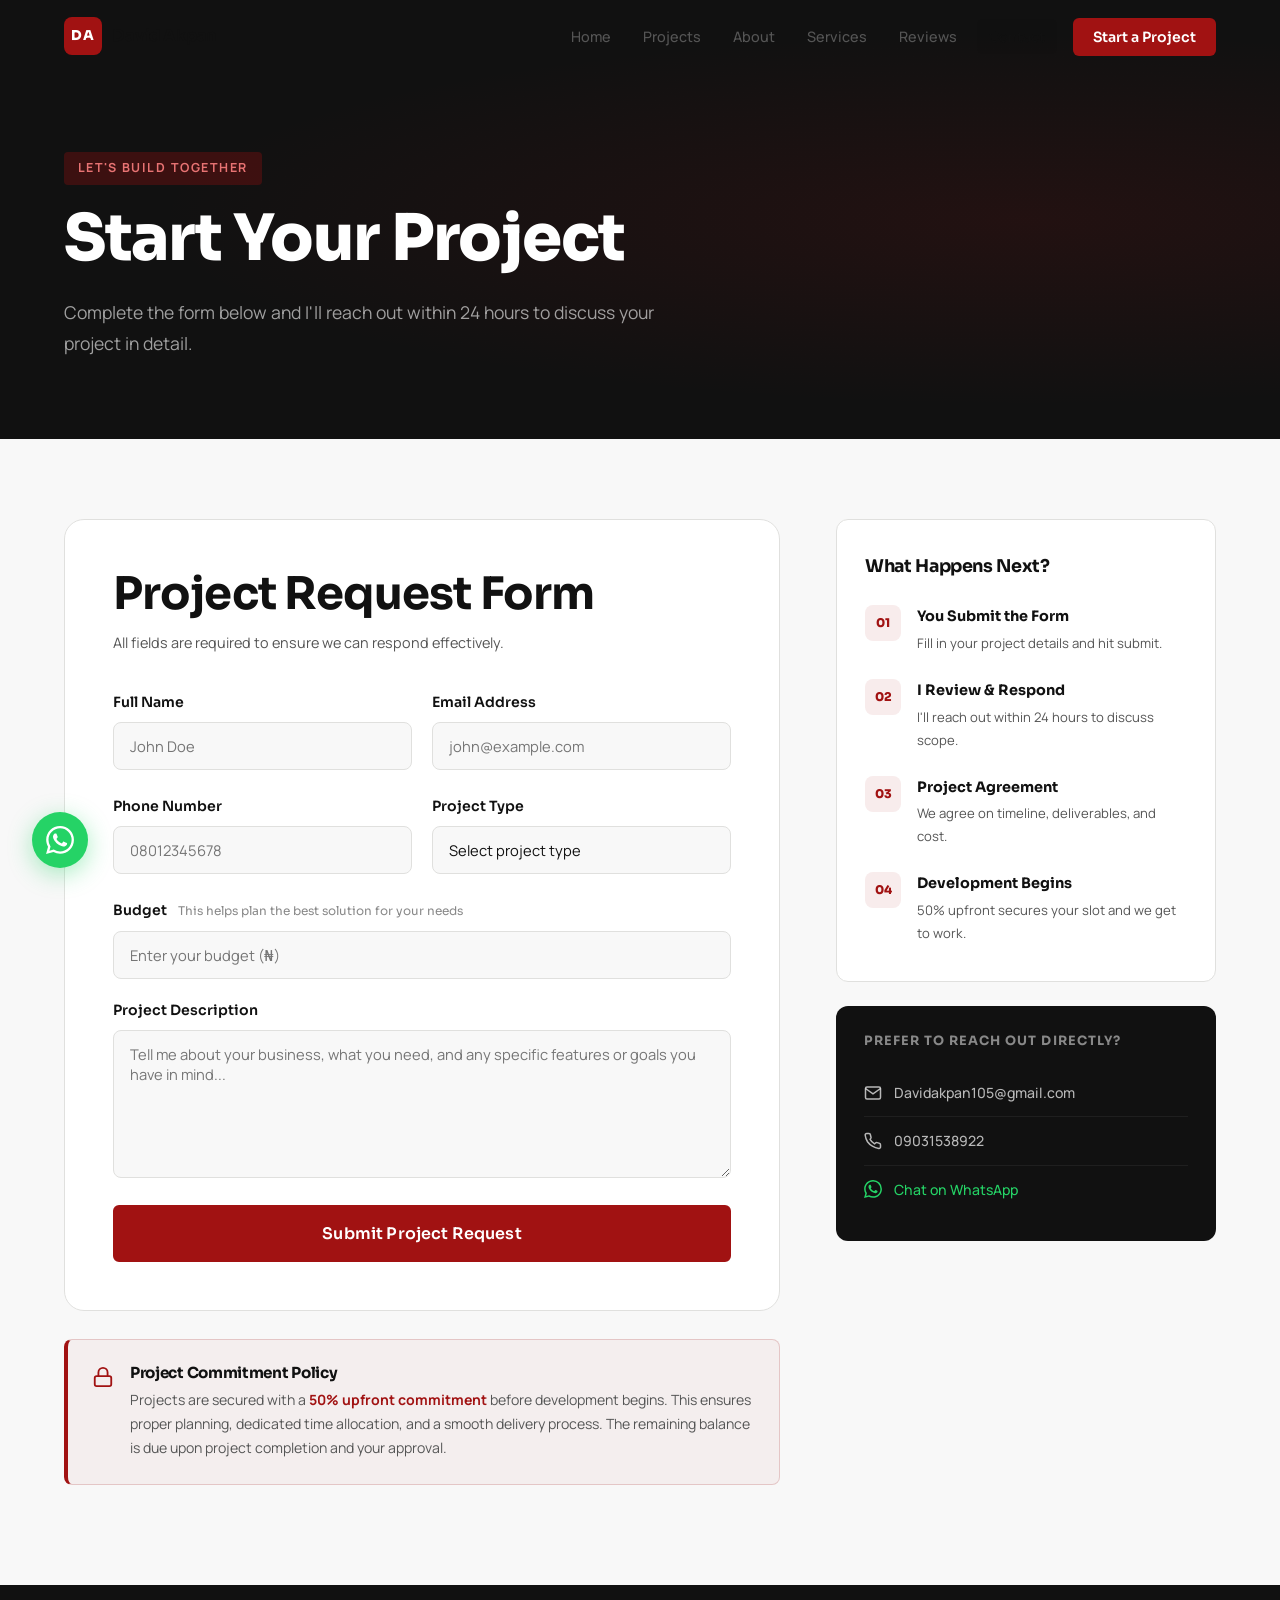
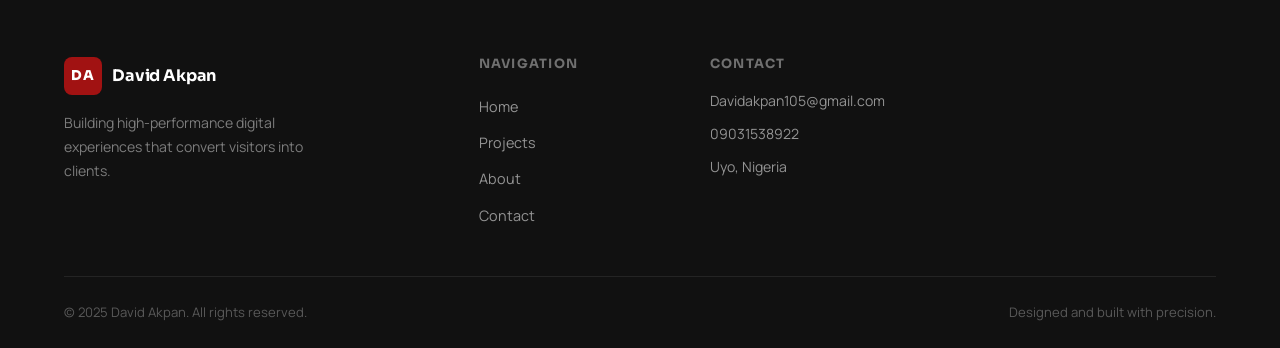
==== Booking.html @ 89df93d7 "CHANGE" ====
<!DOCTYPE html>
<html lang="en">
<head>
  <meta charset="UTF-8" />
  <meta name="viewport" content="width=device-width, initial-scale=1.0" />
  <title>Book a Project — David Akpan</title>
  <meta name="description" content="Start a project with David Akpan — web developer based in Uyo, Nigeria. Fill out the project request form to get started." />
  <link rel="preconnect" href="https://fonts.googleapis.com" />
  <link rel="preconnect" href="https://fonts.gstatic.com" crossorigin />
  <link href="https://fonts.googleapis.com/css2?family=Sora:wght@300;400;500;600;700;800&family=Manrope:wght@300;400;500;600;700&display=swap" rel="stylesheet" />
  <link rel="stylesheet" href="https://unpkg.com/aos@2.3.1/dist/aos.css" />
  <link rel="stylesheet" href="style.css">
</head>
<body>

  <nav class="navbar" id="navbar">
    <div class="nav-container">
      <a href="index.html" class="nav-logo">
        <span class="logo-mark">DA</span>
        <span class="logo-text">David Akpan</span>
      </a>
      <ul class="nav-links" id="navLinks">
        <li><a href="index.html" class="nav-link">Home</a></li>
        <li><a href="Projects.html" class="nav-link">Projects</a></li>
        <li><a href="index.html#about" class="nav-link">About</a></li>
        <li><a href="index.html#services" class="nav-link">Services</a></li>
        <li><a href="index.html#reviews" class="nav-link">Reviews</a></li>
        <li><a href="Booking.html" class="nav-link active">Contact</a></li>
        <li><a href="Booking.html" class="nav-cta">Start a Project</a></li>
      </ul>
      <button class="hamburger" id="hamburger" aria-label="Toggle menu" aria-expanded="false">
        <span class="bar"></span>
        <span class="bar"></span>
        <span class="bar"></span>
      </button>
    </div>
  </nav>
  <div class="mobile-overlay" id="mobileOverlay"></div>

  <!-- PAGE HERO -->
  <section class="page-hero booking-hero">
    <div class="container">
      <div class="page-hero-content" data-aos="fade-up">
        <div class="section-tag">Let's Build Together</div>
        <h1>Start Your Project</h1>
        <p>Complete the form below and I'll reach out within 24 hours to discuss your project in detail.</p>
      </div>
    </div>
    <div class="page-hero-bg"></div>
  </section>

  <!-- BOOKING SECTION -->
  <section class="booking-section">
    <div class="container">
      <div class="booking-grid">

        <!-- FORM -->
        <div class="booking-form-wrap" data-aos="fade-right">
          <form class="booking-form" id="bookingForm" novalidate>
            <h2>Project Request Form</h2>
            <p class="form-subtitle">All fields are required to ensure we can respond effectively.</p>

            <div class="form-row">
              <div class="form-group">
                <label for="fullName">Full Name</label>
                <input type="text" id="fullName" name="fullName" placeholder="John Doe" required />
                <span class="field-error" id="fullNameError"></span>
              </div>
              <div class="form-group">
                <label for="email">Email Address</label>
                <input type="email" id="email" name="email" placeholder="john@example.com" required />
                <span class="field-error" id="emailError"></span>
              </div>
            </div>

            <div class="form-row">
              <div class="form-group">
                <label for="phone">Phone Number</label>
                <input type="tel" id="phone" name="phone" placeholder="08012345678" required />
                <span class="field-error" id="phoneError"></span>
              </div>
              <div class="form-group">
                <label for="projectType">Project Type</label>
                <select id="projectType" name="projectType" required>
                  <option value="" disabled selected>Select project type</option>
                  <option value="Business Website">Business Website</option>
                  <option value="Portfolio Website">Portfolio Website</option>
                  <option value="Landing Page">Landing Page</option>
                  <option value="E-Commerce Store">E-Commerce Store</option>
                  <option value="Blog / News Site">Blog / News Site</option>
                  <option value="SaaS Platform">SaaS / Web Application</option>
                  <option value="Website Redesign">Website Redesign</option>
                  <option value="SEO Optimization">SEO Optimization</option>
                  <option value="Other">Other</option>
                </select>
                <span class="field-error" id="projectTypeError"></span>
              </div>
            </div>

            <div class="form-group">
              <label for="budget">
                Budget
                <span class="label-note">This helps plan the best solution for your needs</span>
              </label>
              <input type="text" id="budget" name="budget" placeholder="Enter your budget (&#8358;)" required />
              <span class="field-error" id="budgetError"></span>
            </div>

            <div class="form-group">
              <label for="projectDesc">Project Description</label>
              <textarea id="projectDesc" name="projectDesc" rows="6" placeholder="Tell me about your business, what you need, and any specific features or goals you have in mind..." required></textarea>
              <span class="field-error" id="projectDescError"></span>
            </div>

            <button type="submit" class="btn-primary btn-submit" id="submitBtn">
              <span class="btn-text">Submit Project Request</span>
              <span class="btn-loader" style="display:none">
                <span class="loader-dot"></span>
                <span class="loader-dot"></span>
                <span class="loader-dot"></span>
              </span>
            </button>

            <div class="form-success" id="formSuccess">
              <div class="success-icon">
                <svg width="32" height="32" viewBox="0 0 24 24" fill="none" stroke="currentColor" stroke-width="2"><polyline points="20 6 9 17 4 12"></polyline></svg>
              </div>
              <h3>Request Received!</h3>
              <p>Thank you for reaching out. I'll review your project details and contact you within 24 hours.</p>
            </div>
          </form>

          <!-- PAYMENT POLICY -->
          <div class="payment-policy" data-aos="fade-up">
            <div class="policy-icon">
              <svg width="22" height="22" viewBox="0 0 24 24" fill="none" stroke="currentColor" stroke-width="2"><rect x="3" y="11" width="18" height="11" rx="2" ry="2"></rect><path d="M7 11V7a5 5 0 0 1 10 0v4"></path></svg>
            </div>
            <div class="policy-content">
              <h4>Project Commitment Policy</h4>
              <p>Projects are secured with a <strong>50% upfront commitment</strong> before development begins. This ensures proper planning, dedicated time allocation, and a smooth delivery process. The remaining balance is due upon project completion and your approval.</p>
            </div>
          </div>
        </div>

        <!-- SIDEBAR INFO -->
        <div class="booking-sidebar" data-aos="fade-left">
          <div class="sidebar-card">
            <h3>What Happens Next?</h3>
            <div class="process-steps">
              <div class="process-step">
                <div class="step-num">01</div>
                <div class="step-info">
                  <strong>You Submit the Form</strong>
                  <p>Fill in your project details and hit submit.</p>
                </div>
              </div>
              <div class="process-step">
                <div class="step-num">02</div>
                <div class="step-info">
                  <strong>I Review & Respond</strong>
                  <p>I'll reach out within 24 hours to discuss scope.</p>
                </div>
              </div>
              <div class="process-step">
                <div class="step-num">03</div>
                <div class="step-info">
                  <strong>Project Agreement</strong>
                  <p>We agree on timeline, deliverables, and cost.</p>
                </div>
              </div>
              <div class="process-step">
                <div class="step-num">04</div>
                <div class="step-info">
                  <strong>Development Begins</strong>
                  <p>50% upfront secures your slot and we get to work.</p>
                </div>
              </div>
            </div>
          </div>

          <div class="sidebar-contact">
            <h4>Prefer to reach out directly?</h4>
            <a href="mailto:Davidakpan105@gmail.com" class="contact-link-item">
              <svg width="18" height="18" viewBox="0 0 24 24" fill="none" stroke="currentColor" stroke-width="2"><path d="M4 4h16c1.1 0 2 .9 2 2v12c0 1.1-.9 2-2 2H4c-1.1 0-2-.9-2-2V6c0-1.1.9-2 2-2z"></path><polyline points="22,6 12,13 2,6"></polyline></svg>
              Davidakpan105@gmail.com
            </a>
            <a href="tel:09031538922" class="contact-link-item">
              <svg width="18" height="18" viewBox="0 0 24 24" fill="none" stroke="currentColor" stroke-width="2"><path d="M22 16.92v3a2 2 0 0 1-2.18 2 19.79 19.79 0 0 1-8.63-3.07A19.5 19.5 0 0 1 4.69 13a19.79 19.79 0 0 1-3.07-8.67A2 2 0 0 1 3.6 2h3a2 2 0 0 1 2 1.72c.127.96.361 1.903.7 2.81a2 2 0 0 1-.45 2.11L8.09 9.91a16 16 0 0 0 6 6l1.27-1.27a2 2 0 0 1 2.11-.45c.907.339 1.85.573 2.81.7A2 2 0 0 1 22 16.92z"></path></svg>
              09031538922
            </a>
            <a href="https://wa.me/2349031538922" target="_blank" rel="noopener" class="contact-link-item whatsapp-link">
              <svg width="18" height="18" viewBox="0 0 24 24" fill="currentColor"><path d="M17.472 14.382c-.297-.149-1.758-.867-2.03-.967-.273-.099-.471-.148-.67.15-.197.297-.767.966-.94 1.164-.173.199-.347.223-.644.075-.297-.15-1.255-.463-2.39-1.475-.883-.788-1.48-1.761-1.653-2.059-.173-.297-.018-.458.13-.606.134-.133.298-.347.446-.52.149-.174.198-.298.298-.497.099-.198.05-.371-.025-.52-.075-.149-.669-1.612-.916-2.207-.242-.579-.487-.5-.669-.51-.173-.008-.371-.01-.57-.01-.198 0-.52.074-.792.372-.272.297-1.04 1.016-1.04 2.479 0 1.462 1.065 2.875 1.213 3.074.149.198 2.096 3.2 5.077 4.487.709.306 1.262.489 1.694.625.712.227 1.36.195 1.871.118.571-.085 1.758-.719 2.006-1.413.248-.694.248-1.289.173-1.413-.074-.124-.272-.198-.57-.347m-5.421 7.403h-.004a9.87 9.87 0 0 1-5.031-1.378l-.361-.214-3.741.982.998-3.648-.235-.374a9.86 9.86 0 0 1-1.51-5.26c.001-5.45 4.436-9.884 9.888-9.884 2.64 0 5.122 1.03 6.988 2.898a9.825 9.825 0 0 1 2.893 6.994c-.003 5.45-4.437 9.884-9.885 9.884m8.413-18.297A11.815 11.815 0 0 0 12.05 0C5.495 0 .16 5.335.157 11.892c0 2.096.547 4.142 1.588 5.945L.057 24l6.305-1.654a11.882 11.882 0 0 0 5.683 1.448h.005c6.554 0 11.89-5.335 11.893-11.893a11.821 11.821 0 0 0-3.48-8.413Z"/></svg>
              Chat on WhatsApp
            </a>
          </div>
        </div>

      </div>
    </div>
  </section>

  <footer class="footer">
    <div class="container">
      <div class="footer-top">
        <div class="footer-brand">
          <a href="index.html" class="nav-logo">
            <span class="logo-mark">DA</span>
            <span class="logo-text">David Akpan</span>
          </a>
          <p>Building high-performance digital experiences that convert visitors into clients.</p>
        </div>
        <div class="footer-nav">
          <h4>Navigation</h4>
          <ul>
            <li><a href="index.html">Home</a></li>
            <li><a href="Projects.html">Projects</a></li>
            <li><a href="index.html#about">About</a></li>
            <li><a href="Booking.html">Contact</a></li>
          </ul>
        </div>
        <div class="footer-contact">
          <h4>Contact</h4>
          <a href="mailto:Davidakpan105@gmail.com">Davidakpan105@gmail.com</a>
          <a href="tel:09031538922">09031538922</a>
          <a href="#">Uyo, Nigeria</a>
        </div>
      </div>
      <div class="footer-bottom">
        <p>&copy; 2025 David Akpan. All rights reserved.</p>
        <p>Designed and built with precision.</p>
      </div>
    </div>
  </footer>

  <a href="https://wa.me/2349031538922?text=Hi%20David%2C%20I%20would%20like%20to%20discuss%20a%20project." class="whatsapp-float" target="_blank" rel="noopener" aria-label="Chat on WhatsApp">
    <svg width="28" height="28" viewBox="0 0 24 24" fill="currentColor"><path d="M17.472 14.382c-.297-.149-1.758-.867-2.03-.967-.273-.099-.471-.148-.67.15-.197.297-.767.966-.94 1.164-.173.199-.347.223-.644.075-.297-.15-1.255-.463-2.39-1.475-.883-.788-1.48-1.761-1.653-2.059-.173-.297-.018-.458.13-.606.134-.133.298-.347.446-.52.149-.174.198-.298.298-.497.099-.198.05-.371-.025-.52-.075-.149-.669-1.612-.916-2.207-.242-.579-.487-.5-.669-.51-.173-.008-.371-.01-.57-.01-.198 0-.52.074-.792.372-.272.297-1.04 1.016-1.04 2.479 0 1.462 1.065 2.875 1.213 3.074.149.198 2.096 3.2 5.077 4.487.709.306 1.262.489 1.694.625.712.227 1.36.195 1.871.118.571-.085 1.758-.719 2.006-1.413.248-.694.248-1.289.173-1.413-.074-.124-.272-.198-.57-.347m-5.421 7.403h-.004a9.87 9.87 0 0 1-5.031-1.378l-.361-.214-3.741.982.998-3.648-.235-.374a9.86 9.86 0 0 1-1.51-5.26c.001-5.45 4.436-9.884 9.888-9.884 2.64 0 5.122 1.03 6.988 2.898a9.825 9.825 0 0 1 2.893 6.994c-.003 5.45-4.437 9.884-9.885 9.884m8.413-18.297A11.815 11.815 0 0 0 12.05 0C5.495 0 .16 5.335.157 11.892c0 2.096.547 4.142 1.588 5.945L.057 24l6.305-1.654a11.882 11.882 0 0 0 5.683 1.448h.005c6.554 0 11.89-5.335 11.893-11.893a11.821 11.821 0 0 0-3.48-8.413Z"/></svg>
    <span class="whatsapp-tooltip">Chat with me</span>
  </a>

  <button class="back-to-top" id="backToTop" aria-label="Back to top">
    <svg width="20" height="20" viewBox="0 0 24 24" fill="none" stroke="currentColor" stroke-width="2.5"><polyline points="18 15 12 9 6 15"></polyline></svg>
  </button>

  <script src="https://unpkg.com/aos@2.3.1/dist/aos.js"></script>
  <script src="script.js"></script>
</body>
</html>
---- style.css ----
/* =========================================
   DAVID AKPAN PORTFOLIO — style.css
   Premium Tech Portfolio Design System
   ========================================= */

/* === RESET & BASE === */
*, *::before, *::after { box-sizing: border-box; margin: 0; padding: 0; }

:root {
  --bg: #f8f8f8;
  --bg-alt: #f2f2f0;
  --bg-dark: #111111;
  --primary: #a11212;
  --primary-dark: #8b0000;
  --primary-light: #c41e1e;
  --text: #111111;
  --text-muted: #555555;
  --text-light: #888888;
  --border: #e0e0de;
  --border-light: #ebebea;
  --white: #ffffff;
  --shadow-sm: 0 2px 12px rgba(0,0,0,0.06);
  --shadow-md: 0 8px 32px rgba(0,0,0,0.10);
  --shadow-lg: 0 20px 60px rgba(0,0,0,0.14);
  --radius: 12px;
  --radius-sm: 8px;
  --radius-lg: 20px;
  --transition: 0.3s cubic-bezier(0.4, 0, 0.2, 1);
  --nav-height: 72px;
}

html { scroll-behavior: smooth; font-size: 16px; }

body {
  font-family: 'Manrope', -apple-system, BlinkMacSystemFont, sans-serif;
  background: var(--bg);
  color: var(--text);
  line-height: 1.65;
  -webkit-font-smoothing: antialiased;
  overflow-x: hidden;
}

h1, h2, h3, h4, h5 {
  font-family: 'Sora', sans-serif;
  font-weight: 700;
  line-height: 1.2;
  letter-spacing: -0.02em;
  color: var(--text);
}

h1 { font-size: clamp(2.4rem, 5vw, 4rem); font-weight: 800; }
h2 { font-size: clamp(1.9rem, 3.5vw, 2.8rem); }
h3 { font-size: clamp(1.2rem, 2vw, 1.5rem); }
h4 { font-size: 1.1rem; }

p { color: var(--text-muted); line-height: 1.75; }
a { text-decoration: none; color: inherit; }
img { display: block; width: 100%; object-fit: cover; }
ul { list-style: none; }
button { cursor: pointer; border: none; background: none; font-family: inherit; }

.container {
  width: 100%;
  max-width: 1200px;
  margin: 0 auto;
  padding: 0 24px;
}

section { padding: 100px 0; }

/* === BUTTONS === */
.btn-primary {
  display: inline-flex;
  align-items: center;
  gap: 8px;
  background: var(--primary);
  color: #fff;
  padding: 14px 28px;
  border-radius: 6px;
  font-family: 'Sora', sans-serif;
  font-weight: 600;
  font-size: 0.92rem;
  letter-spacing: 0.01em;
  transition: var(--transition);
  border: 2px solid var(--primary);
}
.btn-primary:hover {
  background: var(--primary-dark);
  border-color: var(--primary-dark);
  transform: translateY(-2px);
  box-shadow: 0 8px 24px rgba(161,18,18,0.28);
}

.btn-secondary {
  display: inline-flex;
  align-items: center;
  gap: 8px;
  background: transparent;
  color: var(--text);
  padding: 14px 28px;
  border-radius: 6px;
  font-family: 'Sora', sans-serif;
  font-weight: 600;
  font-size: 0.92rem;
  border: 2px solid var(--border);
  transition: var(--transition);
}
.btn-secondary:hover {
  border-color: var(--text);
  background: var(--text);
  color: #fff;
  transform: translateY(-2px);
}

.btn-outline {
  display: inline-flex;
  align-items: center;
  gap: 8px;
  background: transparent;
  color: var(--primary);
  padding: 14px 28px;
  border-radius: 6px;
  font-family: 'Sora', sans-serif;
  font-weight: 600;
  font-size: 0.92rem;
  border: 2px solid var(--primary);
  transition: var(--transition);
}
.btn-outline:hover {
  background: var(--primary);
  color: #fff;
  transform: translateY(-2px);
}

.btn-lg { padding: 18px 36px; font-size: 1rem; }

/* === SECTION TAGS === */
.section-tag {
  display: inline-block;
  font-size: 0.78rem;
  font-weight: 700;
  letter-spacing: 0.12em;
  text-transform: uppercase;
  color: var(--primary);
  background: rgba(161,18,18,0.07);
  padding: 6px 14px;
  border-radius: 4px;
  margin-bottom: 16px;
}

.section-header { margin-bottom: 60px; }
.section-header h2 { margin-bottom: 16px; }
.section-header p { max-width: 560px; font-size: 1.05rem; }
.section-header.centered { text-align: center; }
.section-header.centered p { margin: 0 auto; }

.section-cta { text-align: center; margin-top: 52px; display: flex; gap: 16px; justify-content: center; flex-wrap: wrap; }

/* === NAVBAR === */
.navbar {
  position: fixed;
  top: 0;
  left: 0;
  width: 100%;
  z-index: 1000;
  height: var(--nav-height);
  transition: background 0.4s ease, box-shadow 0.4s ease;
  background: transparent;
}
.navbar.scrolled {
  background: rgba(248,248,248,0.97);
  backdrop-filter: blur(16px);
  -webkit-backdrop-filter: blur(16px);
  box-shadow: 0 1px 0 var(--border), var(--shadow-sm);
}
.nav-container {
  display: flex;
  align-items: center;
  justify-content: space-between;
  height: 100%;
  max-width: 1200px;
  margin: 0 auto;
  padding: 0 24px;
}
.nav-logo {
  display: flex;
  align-items: center;
  gap: 10px;
  text-decoration: none;
}
.logo-mark {
  width: 38px;
  height: 38px;
  background: var(--primary);
  color: #fff;
  display: flex;
  align-items: center;
  justify-content: center;
  font-family: 'Sora', sans-serif;
  font-weight: 800;
  font-size: 0.85rem;
  letter-spacing: 0.05em;
  border-radius: 8px;
  flex-shrink: 0;
}
.logo-text {
  font-family: 'Sora', sans-serif;
  font-weight: 700;
  font-size: 1rem;
  color: var(--text);
  letter-spacing: -0.01em;
}
.nav-links {
  display: flex;
  align-items: center;
  gap: 8px;
}
.nav-link {
  font-family: 'Manrope', sans-serif;
  font-weight: 500;
  font-size: 0.9rem;
  color: var(--text-muted);
  padding: 8px 12px;
  border-radius: 6px;
  transition: var(--transition);
}
.nav-link:hover, .nav-link.active { color: var(--text); background: rgba(0,0,0,0.04); }
.nav-cta {
  font-family: 'Sora', sans-serif;
  font-weight: 600;
  font-size: 0.88rem;
  color: #fff;
  background: var(--primary);
  padding: 10px 20px;
  border-radius: 6px;
  transition: var(--transition);
  margin-left: 8px;
}
.nav-cta:hover { background: var(--primary-dark); transform: translateY(-1px); }

/* HAMBURGER */
.hamburger {
  display: none;
  flex-direction: column;
  gap: 5px;
  width: 40px;
  height: 40px;
  align-items: center;
  justify-content: center;
  border-radius: 8px;
  transition: background 0.2s;
  z-index: 1001;
}
.hamburger:hover { background: rgba(0,0,0,0.05); }
.bar {
  display: block;
  width: 24px;
  height: 2px;
  background: var(--text);
  border-radius: 2px;
  transition: transform 0.35s cubic-bezier(0.4,0,0.2,1), opacity 0.25s ease, width 0.3s ease;
  transform-origin: center;
}
.hamburger.open .bar:nth-child(1) { transform: translateY(7px) rotate(45deg); }
.hamburger.open .bar:nth-child(2) { opacity: 0; transform: scaleX(0); }
.hamburger.open .bar:nth-child(3) { transform: translateY(-7px) rotate(-45deg); }

/* MOBILE OVERLAY */
.mobile-overlay {
  display: none;
  position: fixed;
  inset: 0;
  background: rgba(0,0,0,0.45);
  z-index: 998;
  opacity: 0;
  transition: opacity 0.3s ease;
}
.mobile-overlay.visible { opacity: 1; }

/* === HERO === */
.hero {
  min-height: 100vh;
  display: flex;
  align-items: center;
  position: relative;
  overflow: hidden;
  padding: 0;
  background: var(--bg);
}
.hero-slider { width: 100%; }
.hero-slide {
  display: none;
  min-height: 100vh;
  align-items: center;
  padding: calc(var(--nav-height) + 40px) 0 80px;
}
.hero-slide.active { display: flex; }

.hero .container,
.hero-slide {
  width: 100%;
}

.hero-slide {
  max-width: 1200px;
  margin: 0 auto;
  padding: calc(var(--nav-height) + 60px) 24px 80px;
  display: none;
  grid-template-columns: 1fr 1fr;
  gap: 80px;
  align-items: center;
}
.hero-slide.active { display: grid; }

.hero-badge {
  display: inline-flex;
  align-items: center;
  gap: 8px;
  font-size: 0.8rem;
  font-weight: 600;
  color: var(--primary);
  background: rgba(161,18,18,0.07);
  border: 1px solid rgba(161,18,18,0.15);
  padding: 6px 14px;
  border-radius: 20px;
  margin-bottom: 24px;
  letter-spacing: 0.04em;
}
.hero-badge::before {
  content: '';
  width: 7px;
  height: 7px;
  background: var(--primary);
  border-radius: 50%;
  animation: pulse 2s infinite;
}
@keyframes pulse {
  0%, 100% { opacity: 1; transform: scale(1); }
  50% { opacity: 0.5; transform: scale(0.8); }
}

.hero-content h1 {
  margin-bottom: 20px;
  max-width: 580px;
}
.hero-content p {
  font-size: 1.1rem;
  max-width: 480px;
  margin-bottom: 36px;
  line-height: 1.8;
}
.hero-cta { display: flex; gap: 16px; flex-wrap: wrap; }

.hero-visual { position: relative; }
.hero-img-wrap {
  position: relative;
  border-radius: var(--radius-lg);
  overflow: hidden;
  aspect-ratio: 4/3;
  box-shadow: var(--shadow-lg);
}
.hero-img-wrap img { width: 100%; height: 100%; object-fit: cover; transition: transform 6s ease; }
.hero-slide.active .hero-img-wrap img { transform: scale(1.04); }
.hero-img-overlay {
  position: absolute;
  inset: 0;
  background: linear-gradient(135deg, rgba(161,18,18,0.12), rgba(0,0,0,0.08));
}

.hero-controls {
  position: absolute;
  bottom: 40px;
  left: 50%;
  transform: translateX(-50%);
  display: flex;
  gap: 10px;
  z-index: 10;
}
.slider-dot {
  width: 10px;
  height: 10px;
  border-radius: 50%;
  background: rgba(0,0,0,0.2);
  transition: var(--transition);
  border: none;
  cursor: pointer;
}
.slider-dot.active {
  background: var(--primary);
  width: 28px;
  border-radius: 5px;
}

.hero-scroll-indicator {
  position: absolute;
  bottom: 40px;
  right: 48px;
  display: flex;
  align-items: center;
  gap: 12px;
  font-size: 0.75rem;
  font-weight: 600;
  letter-spacing: 0.1em;
  text-transform: uppercase;
  color: var(--text-light);
  writing-mode: vertical-rl;
}
.scroll-line {
  width: 1px;
  height: 48px;
  background: linear-gradient(to bottom, var(--primary), transparent);
  animation: scrollLine 2s ease infinite;
}
@keyframes scrollLine {
  0% { transform: scaleY(0); transform-origin: top; }
  50% { transform: scaleY(1); transform-origin: top; }
  51% { transform: scaleY(1); transform-origin: bottom; }
  100% { transform: scaleY(0); transform-origin: bottom; }
}

/* === STATS BAR === */
.stats-bar {
  padding: 48px 0;
  background: var(--white);
  border-top: 1px solid var(--border);
  border-bottom: 1px solid var(--border);
}
.stats-grid {
  display: flex;
  align-items: center;
  justify-content: center;
  gap: 0;
  flex-wrap: wrap;
}
.stat-item {
  flex: 1;
  min-width: 140px;
  text-align: center;
  padding: 16px 24px;
}
.stat-number {
  display: block;
  font-family: 'Sora', sans-serif;
  font-size: clamp(2rem, 3.5vw, 2.8rem);
  font-weight: 800;
  color: var(--text);
  line-height: 1;
  margin-bottom: 6px;
}
.stat-suffix {
  font-family: 'Sora', sans-serif;
  font-size: clamp(1.5rem, 2.5vw, 2rem);
  font-weight: 800;
  color: var(--primary);
}
.stat-label {
  display: block;
  font-size: 0.82rem;
  font-weight: 500;
  color: var(--text-light);
  text-transform: uppercase;
  letter-spacing: 0.06em;
}
.stat-divider {
  width: 1px;
  height: 56px;
  background: var(--border);
  flex-shrink: 0;
}

/* === ABOUT === */
.about { background: var(--bg); }
.about-grid {
  display: grid;
  grid-template-columns: 1fr 1fr;
  gap: 80px;
  align-items: center;
}
.about-img-container {
  position: relative;
  border-radius: var(--radius-lg);
  overflow: visible;
}
.about-photo {
  width: 100%;
  height: 520px;
  object-fit: cover;
  border-radius: var(--radius-lg);
  box-shadow: var(--shadow-lg);
  display: block;
}
.about-img-accent {
  position: absolute;
  top: -16px;
  right: -16px;
  width: 100%;
  height: 100%;
  border: 3px solid var(--primary);
  border-radius: var(--radius-lg);
  opacity: 0.2;
  z-index: -1;
}
.about-card-float {
  position: absolute;
  bottom: -24px;
  right: -32px;
  background: var(--white);
  border-radius: var(--radius);
  padding: 16px 20px;
  display: flex;
  align-items: center;
  gap: 12px;
  box-shadow: var(--shadow-md);
  border: 1px solid var(--border);
  min-width: 240px;
}
.float-icon {
  width: 40px;
  height: 40px;
  background: rgba(161,18,18,0.1);
  color: var(--primary);
  display: flex;
  align-items: center;
  justify-content: center;
  border-radius: 8px;
  flex-shrink: 0;
}
.about-card-float strong {
  display: block;
  font-size: 0.9rem;
  font-family: 'Sora', sans-serif;
  color: var(--text);
}
.about-card-float span {
  font-size: 0.78rem;
  color: var(--text-light);
}
.about-lead {
  font-size: 1.15rem;
  font-weight: 500;
  color: var(--text);
  margin-bottom: 16px;
}
.about-content h2 { margin-bottom: 20px; }
.about-content p { margin-bottom: 24px; }
.about-skills {
  display: flex;
  flex-wrap: wrap;
  gap: 10px;
  margin: 28px 0 36px;
}
.skill-tag {
  font-size: 0.82rem;
  font-weight: 600;
  color: var(--text);
  background: var(--bg-alt);
  border: 1px solid var(--border);
  padding: 7px 14px;
  border-radius: 4px;
  transition: var(--transition);
}
.skill-tag:hover { border-color: var(--primary); color: var(--primary); }

/* === WHY WEBSITE === */
.why-website { background: var(--bg-dark); }
.why-website .section-header h2 { color: #fff; }
.why-website .section-header p { color: rgba(255,255,255,0.6); }
.why-website .section-tag {
  color: #e87373;
  background: rgba(161,18,18,0.3);
}
.why-grid {
  display: grid;
  grid-template-columns: repeat(4, 1fr);
  gap: 24px;
}
.why-card {
  background: rgba(255,255,255,0.04);
  border: 1px solid rgba(255,255,255,0.08);
  border-radius: var(--radius);
  padding: 36px 28px;
  transition: var(--transition);
}
.why-card:hover {
  background: rgba(255,255,255,0.07);
  border-color: rgba(161,18,18,0.4);
  transform: translateY(-4px);
}
.why-icon {
  width: 56px;
  height: 56px;
  background: rgba(161,18,18,0.2);
  color: #e87373;
  display: flex;
  align-items: center;
  justify-content: center;
  border-radius: var(--radius-sm);
  margin-bottom: 20px;
}
.why-card h3 { color: #fff; margin-bottom: 12px; font-size: 1.15rem; }
.why-card p { color: rgba(255,255,255,0.55); font-size: 0.92rem; line-height: 1.7; }
.why-website .section-cta .btn-primary { background: var(--primary); }
.why-website .section-cta .btn-primary:hover { background: var(--primary-dark); }

/* === STACK === */
.stack { background: var(--bg-alt); }
.stack-grid {
  display: grid;
  grid-template-columns: repeat(4, 1fr);
  gap: 24px;
}
.stack-card {
  background: var(--white);
  border: 1px solid var(--border);
  border-radius: var(--radius);
  padding: 36px 28px;
  position: relative;
  overflow: hidden;
  transition: var(--transition);
}
.stack-card::before {
  content: '';
  position: absolute;
  top: 0;
  left: 0;
  right: 0;
  height: 3px;
  background: var(--primary);
  transform: scaleX(0);
  transition: transform 0.3s ease;
}
.stack-card:hover { box-shadow: var(--shadow-md); transform: translateY(-4px); }
.stack-card:hover::before { transform: scaleX(1); }
.stack-number {
  font-family: 'Sora', sans-serif;
  font-size: 3rem;
  font-weight: 800;
  color: rgba(0,0,0,0.05);
  line-height: 1;
  margin-bottom: 16px;
  position: absolute;
  top: 20px;
  right: 24px;
}
.stack-card h3 { margin-bottom: 12px; font-size: 1.1rem; }
.stack-card p { font-size: 0.9rem; margin-bottom: 20px; }
.stack-tools {
  display: flex;
  flex-direction: column;
  gap: 8px;
}
.stack-tools li {
  font-size: 0.82rem;
  font-weight: 600;
  color: var(--text);
  padding: 6px 0;
  border-bottom: 1px solid var(--border-light);
  display: flex;
  align-items: center;
  gap: 8px;
}
.stack-tools li::before {
  content: '';
  width: 5px;
  height: 5px;
  background: var(--primary);
  border-radius: 50%;
  flex-shrink: 0;
}

/* === PROJECTS === */
.projects { background: var(--bg); }
.projects-grid {
  display: grid;
  grid-template-columns: repeat(3, 1fr);
  gap: 28px;
}
.project-card {
  background: var(--white);
  border: 1px solid var(--border);
  border-radius: var(--radius);
  overflow: hidden;
  transition: var(--transition);
}
.project-card:hover { box-shadow: var(--shadow-md); transform: translateY(-6px); }
.project-img {
  position: relative;
  overflow: hidden;
  aspect-ratio: 16/10;
}
.project-img img {
  width: 100%;
  height: 100%;
  object-fit: cover;
  transition: transform 0.6s ease;
}
.project-card:hover .project-img img { transform: scale(1.06); }
.project-overlay {
  position: absolute;
  inset: 0;
  background: rgba(0,0,0,0.55);
  display: flex;
  align-items: center;
  justify-content: center;
  opacity: 0;
  transition: var(--transition);
}
.project-card:hover .project-overlay { opacity: 1; }
.project-visit {
  color: #fff;
  background: var(--primary);
  padding: 12px 24px;
  border-radius: 6px;
  font-weight: 600;
  font-size: 0.88rem;
  font-family: 'Sora', sans-serif;
  transform: translateY(12px);
  transition: transform 0.3s ease;
}
.project-card:hover .project-visit { transform: translateY(0); }
.project-info { padding: 24px; }
.project-type {
  font-size: 0.75rem;
  font-weight: 700;
  letter-spacing: 0.1em;
  text-transform: uppercase;
  color: var(--primary);
  margin-bottom: 8px;
}
.project-info h3 { margin-bottom: 8px; font-size: 1.15rem; }
.project-info p { font-size: 0.88rem; margin-bottom: 16px; }
.project-link {
  display: inline-flex;
  align-items: center;
  gap: 6px;
  font-size: 0.85rem;
  font-weight: 600;
  color: var(--primary);
  transition: gap 0.2s ease;
}
.project-link:hover { gap: 10px; }

/* === REVIEWS === */
.reviews { background: var(--bg-alt); }
.reviews-grid {
  display: grid;
  grid-template-columns: repeat(3, 1fr);
  gap: 24px;
  margin-bottom: 40px;
}
.review-card {
  background: var(--white);
  border: 1px solid var(--border);
  border-radius: var(--radius);
  padding: 28px;
  transition: var(--transition);
}
.review-card:hover { box-shadow: var(--shadow-sm); transform: translateY(-3px); }
.review-header {
  display: flex;
  align-items: center;
  gap: 12px;
  margin-bottom: 16px;
}
.review-avatar {
  width: 44px;
  height: 44px;
  background: var(--primary);
  color: #fff;
  border-radius: 50%;
  display: flex;
  align-items: center;
  justify-content: center;
  font-family: 'Sora', sans-serif;
  font-weight: 700;
  font-size: 0.95rem;
  flex-shrink: 0;
}
.review-meta strong {
  display: block;
  font-size: 0.95rem;
  font-family: 'Sora', sans-serif;
}
.review-meta span { font-size: 0.78rem; color: var(--text-light); }
.review-stars { margin-bottom: 12px; color: #f59e0b; font-size: 1rem; letter-spacing: 2px; }
.review-text { font-size: 0.9rem; color: var(--text-muted); line-height: 1.7; }
.reviews-actions { display: flex; gap: 16px; justify-content: center; margin-bottom: 48px; flex-wrap: wrap; }

/* REVIEW FORM */
.review-form-wrap { display: none; }
.review-form-wrap.visible { display: block; }
.review-form {
  background: var(--white);
  border: 1px solid var(--border);
  border-radius: var(--radius);
  padding: 40px;
  max-width: 640px;
  margin: 0 auto;
}
.review-form h3 { margin-bottom: 24px; }
.star-selector { display: flex; gap: 6px; margin-top: 6px; }
.star {
  font-size: 1.6rem;
  color: #d1d1cc;
  cursor: pointer;
  transition: color 0.2s ease, transform 0.15s ease;
  padding: 0 2px;
}
.star:hover, .star.active { color: #f59e0b; }
.star:hover { transform: scale(1.2); }

/* === FORM SHARED === */
.form-group { margin-bottom: 20px; }
.form-group label {
  display: block;
  font-size: 0.88rem;
  font-weight: 600;
  color: var(--text);
  margin-bottom: 8px;
  font-family: 'Sora', sans-serif;
}
.form-group input,
.form-group select,
.form-group textarea {
  width: 100%;
  padding: 13px 16px;
  border: 1.5px solid var(--border);
  border-radius: 8px;
  font-family: 'Manrope', sans-serif;
  font-size: 0.92rem;
  color: var(--text);
  background: var(--bg);
  transition: border-color 0.2s ease, box-shadow 0.2s ease;
  -webkit-appearance: none;
}
.form-group input:focus,
.form-group select:focus,
.form-group textarea:focus {
  outline: none;
  border-color: var(--primary);
  box-shadow: 0 0 0 3px rgba(161,18,18,0.1);
  background: var(--white);
}
.form-group select { cursor: pointer; }
.form-group textarea { resize: vertical; min-height: 120px; }
.field-error { display: block; font-size: 0.8rem; color: #d32f2f; margin-top: 5px; }

/* === FAQ === */
.faq { background: var(--bg); }
.faq-grid {
  display: grid;
  grid-template-columns: 360px 1fr;
  gap: 80px;
  align-items: start;
}
.faq-header { position: sticky; top: 100px; }
.faq-header h2 { margin-bottom: 16px; }
.faq-item {
  border-bottom: 1px solid var(--border);
}
.faq-question {
  width: 100%;
  display: flex;
  align-items: center;
  justify-content: space-between;
  padding: 22px 0;
  font-family: 'Sora', sans-serif;
  font-weight: 600;
  font-size: 1rem;
  color: var(--text);
  text-align: left;
  transition: color 0.2s ease;
  gap: 16px;
}
.faq-question:hover { color: var(--primary); }
.faq-icon {
  font-size: 1.4rem;
  font-weight: 300;
  color: var(--primary);
  flex-shrink: 0;
  transition: transform 0.3s ease;
  width: 28px;
  height: 28px;
  display: flex;
  align-items: center;
  justify-content: center;
  border: 1.5px solid var(--border);
  border-radius: 50%;
  font-size: 1.2rem;
}
.faq-item.open .faq-icon { transform: rotate(45deg); border-color: var(--primary); }
.faq-answer { display: none; padding: 0 0 20px; }
.faq-answer.visible { display: block; }
.faq-answer p { font-size: 0.92rem; line-height: 1.75; }

/* === CONTACT === */
.contact { background: var(--bg-alt); }
.contact-grid {
  display: grid;
  grid-template-columns: 1fr 1fr;
  gap: 80px;
  align-items: center;
}
.contact-info h2 { margin-bottom: 16px; }
.contact-info > p { margin-bottom: 36px; }
.contact-details { display: flex; flex-direction: column; gap: 20px; margin-bottom: 36px; }
.contact-item {
  display: flex;
  align-items: center;
  gap: 16px;
}
.contact-icon {
  width: 44px;
  height: 44px;
  background: rgba(161,18,18,0.08);
  color: var(--primary);
  display: flex;
  align-items: center;
  justify-content: center;
  border-radius: 8px;
  flex-shrink: 0;
}
.contact-item div { display: flex; flex-direction: column; }
.contact-item span { font-size: 0.78rem; font-weight: 600; letter-spacing: 0.06em; text-transform: uppercase; color: var(--text-light); margin-bottom: 2px; }
.contact-item a { font-size: 0.95rem; font-weight: 500; color: var(--text); transition: color 0.2s; }
.contact-item a:hover { color: var(--primary); }
.contact-image { border-radius: var(--radius-lg); overflow: hidden; box-shadow: var(--shadow-lg); aspect-ratio: 4/3; }
.contact-image img { width: 100%; height: 100%; object-fit: cover; }

/* === FOOTER === */
.footer { background: var(--bg-dark); padding: 72px 0 0; }
.footer-top {
  display: grid;
  grid-template-columns: 2fr 1fr 1fr 1.5fr;
  gap: 48px;
  padding-bottom: 48px;
  border-bottom: 1px solid rgba(255,255,255,0.08);
}
.footer-brand { }
.footer-brand .nav-logo { margin-bottom: 16px; }
.footer-brand .logo-text { color: #fff; }
.footer-brand p { font-size: 0.88rem; color: rgba(255,255,255,0.45); line-height: 1.7; max-width: 280px; }
.footer-nav h4, .footer-contact h4 {
  font-family: 'Sora', sans-serif;
  font-size: 0.8rem;
  font-weight: 700;
  letter-spacing: 0.1em;
  text-transform: uppercase;
  color: rgba(255,255,255,0.4);
  margin-bottom: 20px;
}
.footer-nav ul { display: flex; flex-direction: column; gap: 10px; }
.footer-nav a {
  font-size: 0.9rem;
  color: rgba(255,255,255,0.55);
  transition: color 0.2s;
}
.footer-nav a:hover { color: #fff; }
.footer-contact {
  display: flex;
  flex-direction: column;
}
.footer-contact h4 { margin-bottom: 16px; }
.footer-contact a {
  font-size: 0.88rem;
  color: rgba(255,255,255,0.55);
  margin-bottom: 10px;
  transition: color 0.2s;
}
.footer-contact a:hover { color: #fff; }
.footer-bottom {
  display: flex;
  justify-content: space-between;
  align-items: center;
  padding: 24px 0;
}
.footer-bottom p { font-size: 0.82rem; color: rgba(255,255,255,0.3); }

/* === WHATSAPP FLOAT === */
.whatsapp-float {
  position: fixed;
  bottom: 32px;
  left: 32px;
  z-index: 900;
  width: 56px;
  height: 56px;
  background: #25d366;
  color: #fff;
  border-radius: 50%;
  display: flex;
  align-items: center;
  justify-content: center;
  box-shadow: 0 6px 24px rgba(37,211,102,0.4);
  transition: transform 0.3s ease, box-shadow 0.3s ease;
  animation: waBounce 3s ease infinite;
}
.whatsapp-float:hover {
  transform: scale(1.12);
  box-shadow: 0 10px 36px rgba(37,211,102,0.5);
  animation: none;
}
@keyframes waBounce {
  0%, 80%, 100% { transform: translateY(0); }
  90% { transform: translateY(-8px); }
}
.whatsapp-tooltip {
  position: absolute;
  left: 68px;
  background: var(--text);
  color: #fff;
  padding: 8px 14px;
  border-radius: 6px;
  font-size: 0.82rem;
  font-weight: 600;
  white-space: nowrap;
  opacity: 0;
  pointer-events: none;
  transition: opacity 0.2s ease;
}
.whatsapp-tooltip::before {
  content: '';
  position: absolute;
  right: 100%;
  top: 50%;
  transform: translateY(-50%);
  border: 5px solid transparent;
  border-right-color: var(--text);
}
.whatsapp-float:hover .whatsapp-tooltip { opacity: 1; }

/* === BACK TO TOP === */
.back-to-top {
  position: fixed;
  bottom: 32px;
  right: 32px;
  z-index: 900;
  width: 48px;
  height: 48px;
  background: var(--primary);
  color: #fff;
  border-radius: 8px;
  display: flex;
  align-items: center;
  justify-content: center;
  box-shadow: 0 4px 16px rgba(161,18,18,0.3);
  opacity: 0;
  transform: translateY(20px);
  pointer-events: none;
  transition: opacity 0.3s ease, transform 0.3s ease;
}
.back-to-top.visible { opacity: 1; transform: translateY(0); pointer-events: auto; }
.back-to-top:hover { background: var(--primary-dark); transform: translateY(-3px); }

/* === PAGE HERO === */
.page-hero {
  padding: calc(var(--nav-height) + 80px) 0 80px;
  background: var(--bg-dark);
  position: relative;
  overflow: hidden;
}
.page-hero-content { position: relative; z-index: 2; max-width: 640px; }
.page-hero .section-tag { color: #e87373; background: rgba(161,18,18,0.3); }
.page-hero h1 { color: #fff; margin-bottom: 20px; }
.page-hero p { color: rgba(255,255,255,0.6); font-size: 1.1rem; }
.page-hero-bg {
  position: absolute;
  inset: 0;
  background: radial-gradient(ellipse at 80% 50%, rgba(161,18,18,0.12) 0%, transparent 60%);
  pointer-events: none;
}

/* === PROJECTS PAGE === */
.projects-page { padding: 72px 0 100px; }
.project-filters {
  display: flex;
  gap: 10px;
  flex-wrap: wrap;
  margin-bottom: 52px;
}
.filter-btn {
  padding: 10px 20px;
  border: 1.5px solid var(--border);
  border-radius: 6px;
  font-family: 'Sora', sans-serif;
  font-weight: 600;
  font-size: 0.85rem;
  color: var(--text-muted);
  background: var(--white);
  transition: var(--transition);
  cursor: pointer;
}
.filter-btn.active, .filter-btn:hover {
  background: var(--primary);
  border-color: var(--primary);
  color: #fff;
}
.projects-full-grid {
  display: grid;
  grid-template-columns: 1fr 1fr;
  gap: 36px;
}
.project-full-card {
  background: var(--white);
  border: 1px solid var(--border);
  border-radius: var(--radius);
  overflow: hidden;
  transition: var(--transition);
  display: grid;
  grid-template-columns: 1.2fr 1fr;
}
.project-full-card:hover { box-shadow: var(--shadow-md); }
.pfc-img {
  position: relative;
  overflow: hidden;
  min-height: 280px;
}
.pfc-img img {
  width: 100%;
  height: 100%;
  object-fit: cover;
  transition: transform 0.5s ease;
}
.project-full-card:hover .pfc-img img { transform: scale(1.05); }
.pfc-overlay {
  position: absolute;
  inset: 0;
  background: rgba(0,0,0,0.5);
  display: flex;
  align-items: center;
  justify-content: center;
  opacity: 0;
  transition: var(--transition);
}
.project-full-card:hover .pfc-overlay { opacity: 1; }
.pfc-info { padding: 32px 28px; display: flex; flex-direction: column; justify-content: center; }
.pfc-meta {
  display: flex;
  align-items: center;
  justify-content: space-between;
  margin-bottom: 12px;
}
.pfc-year { font-size: 0.8rem; color: var(--text-light); font-weight: 600; }
.pfc-info h3 { margin-bottom: 12px; }
.pfc-info p { font-size: 0.88rem; margin-bottom: 20px; flex-grow: 1; }
.pfc-tags { display: flex; flex-wrap: wrap; gap: 8px; margin-bottom: 20px; }
.pfc-tags span {
  font-size: 0.75rem;
  font-weight: 600;
  color: var(--text);
  background: var(--bg-alt);
  border: 1px solid var(--border);
  padding: 4px 10px;
  border-radius: 4px;
}
.project-full-card[data-category].hidden { display: none; }

/* === CTA BAND === */
.cta-band {
  background: var(--primary);
  padding: 80px 0;
}
.cta-band-content { text-align: center; }
.cta-band-content h2 { color: #fff; margin-bottom: 12px; }
.cta-band-content p { color: rgba(255,255,255,0.75); font-size: 1.05rem; margin-bottom: 32px; }
.cta-band .btn-primary {
  background: #fff;
  color: var(--primary);
  border-color: #fff;
}
.cta-band .btn-primary:hover {
  background: rgba(255,255,255,0.9);
  border-color: rgba(255,255,255,0.9);
  box-shadow: 0 8px 24px rgba(0,0,0,0.2);
}

/* === BOOKING PAGE === */
.booking-section { padding: 80px 0 100px; }
.booking-grid {
  display: grid;
  grid-template-columns: 1fr 380px;
  gap: 56px;
  align-items: start;
}
.booking-form-wrap { }
.booking-form {
  background: var(--white);
  border: 1px solid var(--border);
  border-radius: var(--radius-lg);
  padding: 48px;
  margin-bottom: 28px;
}
.booking-form h2 { margin-bottom: 8px; }
.form-subtitle { font-size: 0.9rem; color: var(--text-muted); margin-bottom: 36px; }
.form-row {
  display: grid;
  grid-template-columns: 1fr 1fr;
  gap: 20px;
}
.label-note { font-size: 0.75rem; font-weight: 400; color: var(--text-light); margin-left: 8px; }
.btn-submit { width: 100%; justify-content: center; padding: 16px; font-size: 1rem; }
.form-success {
  text-align: center;
  padding: 40px 20px 20px;
  display: none;
}
.form-success.visible { display: block; }
.success-icon {
  width: 60px;
  height: 60px;
  background: rgba(34,197,94,0.12);
  color: #16a34a;
  border-radius: 50%;
  display: flex;
  align-items: center;
  justify-content: center;
  margin: 0 auto 20px;
}
.form-success h3 { color: var(--text); margin-bottom: 8px; }
.loader-dot {
  display: inline-block;
  width: 8px;
  height: 8px;
  background: rgba(255,255,255,0.8);
  border-radius: 50%;
  margin: 0 2px;
  animation: dotPulse 1.2s ease infinite;
}
.loader-dot:nth-child(2) { animation-delay: 0.2s; }
.loader-dot:nth-child(3) { animation-delay: 0.4s; }
@keyframes dotPulse {
  0%, 80%, 100% { transform: scale(0.7); opacity: 0.5; }
  40% { transform: scale(1); opacity: 1; }
}

/* PAYMENT POLICY */
.payment-policy {
  background: rgba(161,18,18,0.04);
  border: 1px solid rgba(161,18,18,0.18);
  border-left: 4px solid var(--primary);
  border-radius: var(--radius-sm);
  padding: 24px;
  display: flex;
  gap: 16px;
  align-items: flex-start;
}
.policy-icon {
  color: var(--primary);
  flex-shrink: 0;
  margin-top: 2px;
}
.policy-content h4 { font-size: 0.95rem; margin-bottom: 6px; color: var(--text); }
.policy-content p { font-size: 0.88rem; line-height: 1.7; }
.policy-content strong { color: var(--primary); }

/* SIDEBAR */
.booking-sidebar { position: sticky; top: calc(var(--nav-height) + 24px); }
.sidebar-card {
  background: var(--white);
  border: 1px solid var(--border);
  border-radius: var(--radius);
  padding: 36px 28px;
  margin-bottom: 24px;
}
.sidebar-card h3 { margin-bottom: 28px; font-size: 1.1rem; }
.process-steps { display: flex; flex-direction: column; gap: 24px; }
.process-step { display: flex; gap: 16px; align-items: flex-start; }
.step-num {
  font-family: 'Sora', sans-serif;
  font-size: 0.75rem;
  font-weight: 800;
  color: var(--primary);
  background: rgba(161,18,18,0.08);
  width: 36px;
  height: 36px;
  border-radius: 8px;
  display: flex;
  align-items: center;
  justify-content: center;
  flex-shrink: 0;
}
.step-info strong { display: block; font-size: 0.9rem; font-family: 'Sora', sans-serif; margin-bottom: 3px; }
.step-info p { font-size: 0.82rem; }
.sidebar-contact {
  background: var(--bg-dark);
  border-radius: var(--radius);
  padding: 28px;
  display: flex;
  flex-direction: column;
  gap: 0;
}
.sidebar-contact h4 { color: rgba(255,255,255,0.5); font-size: 0.8rem; letter-spacing: 0.08em; text-transform: uppercase; font-family: 'Sora', sans-serif; margin-bottom: 20px; }
.contact-link-item {
  display: flex;
  align-items: center;
  gap: 12px;
  color: rgba(255,255,255,0.7);
  font-size: 0.88rem;
  font-weight: 500;
  padding: 12px 0;
  border-bottom: 1px solid rgba(255,255,255,0.06);
  transition: color 0.2s;
}
.contact-link-item:last-child { border-bottom: none; }
.contact-link-item:hover { color: #fff; }
.contact-link-item svg { flex-shrink: 0; }
.whatsapp-link { color: #25d366; }
.whatsapp-link:hover { color: #1db954; }

/* === RESPONSIVE === */
@media (max-width: 1024px) {
  .why-grid { grid-template-columns: repeat(2, 1fr); }
  .stack-grid { grid-template-columns: repeat(2, 1fr); }
  .footer-top { grid-template-columns: 1fr 1fr; row-gap: 32px; }
  .projects-full-grid { grid-template-columns: 1fr; }
  .project-full-card { grid-template-columns: 1fr; }
  .pfc-img { min-height: 220px; }
  .faq-grid { grid-template-columns: 1fr; gap: 48px; }
  .faq-header { position: static; }
}

@media (max-width: 900px) {
  .hero-slide { grid-template-columns: 1fr; gap: 40px; padding: calc(var(--nav-height) + 40px) 24px 80px; }
  .hero-visual { order: -1; }
  .hero-img-wrap { aspect-ratio: 16/9; }
  .about-grid { grid-template-columns: 1fr; gap: 48px; }
  .about-card-float { right: 0; bottom: -16px; }
  .contact-grid { grid-template-columns: 1fr; gap: 48px; }
  .booking-grid { grid-template-columns: 1fr; }
  .booking-sidebar { position: static; }
  .projects-grid { grid-template-columns: repeat(2, 1fr); }
}

@media (max-width: 768px) {
  .hamburger { display: flex; }
  .nav-links {
    position: fixed;
    top: 0;
    right: -100%;
    width: min(320px, 80vw);
    height: 100vh;
    background: var(--white);
    flex-direction: column;
    align-items: flex-start;
    padding: calc(var(--nav-height) + 32px) 32px 40px;
    gap: 4px;
    z-index: 999;
    transition: right 0.4s cubic-bezier(0.4, 0, 0.2, 1);
    box-shadow: -8px 0 40px rgba(0,0,0,0.15);
    overflow-y: auto;
  }
  .nav-links.open { right: 0; }
  .nav-link { width: 100%; padding: 12px 16px; font-size: 1rem; border-radius: 8px; }
  .nav-cta { width: 100%; text-align: center; margin: 12px 0 0; padding: 14px 20px; justify-content: center; }
  .mobile-overlay { display: block; }
  .stats-grid { gap: 0; }
  .stat-divider { display: none; }
  .stat-item { min-width: 50%; border-bottom: 1px solid var(--border); }
  .stat-item:nth-child(2n-1) { border-right: 1px solid var(--border); }
  .why-grid { grid-template-columns: 1fr; }
  .stack-grid { grid-template-columns: 1fr; }
  .projects-grid { grid-template-columns: 1fr; }
  .reviews-grid { grid-template-columns: 1fr; }
  .footer-top { grid-template-columns: 1fr; }
  .footer-bottom { flex-direction: column; gap: 8px; text-align: center; }
  .form-row { grid-template-columns: 1fr; }
  .booking-form { padding: 28px 20px; }
  .hero-scroll-indicator { display: none; }
  section { padding: 72px 0; }
}

@media (max-width: 480px) {
  .hero-slide { padding: calc(var(--nav-height) + 28px) 20px 64px; }
  .hero-cta { flex-direction: column; }
  .hero-cta .btn-primary, .hero-cta .btn-secondary { text-align: center; justify-content: center; }
  .about-card-float { display: none; }
  .review-form { padding: 28px 20px; }
  .projects-more { display: none; }
}
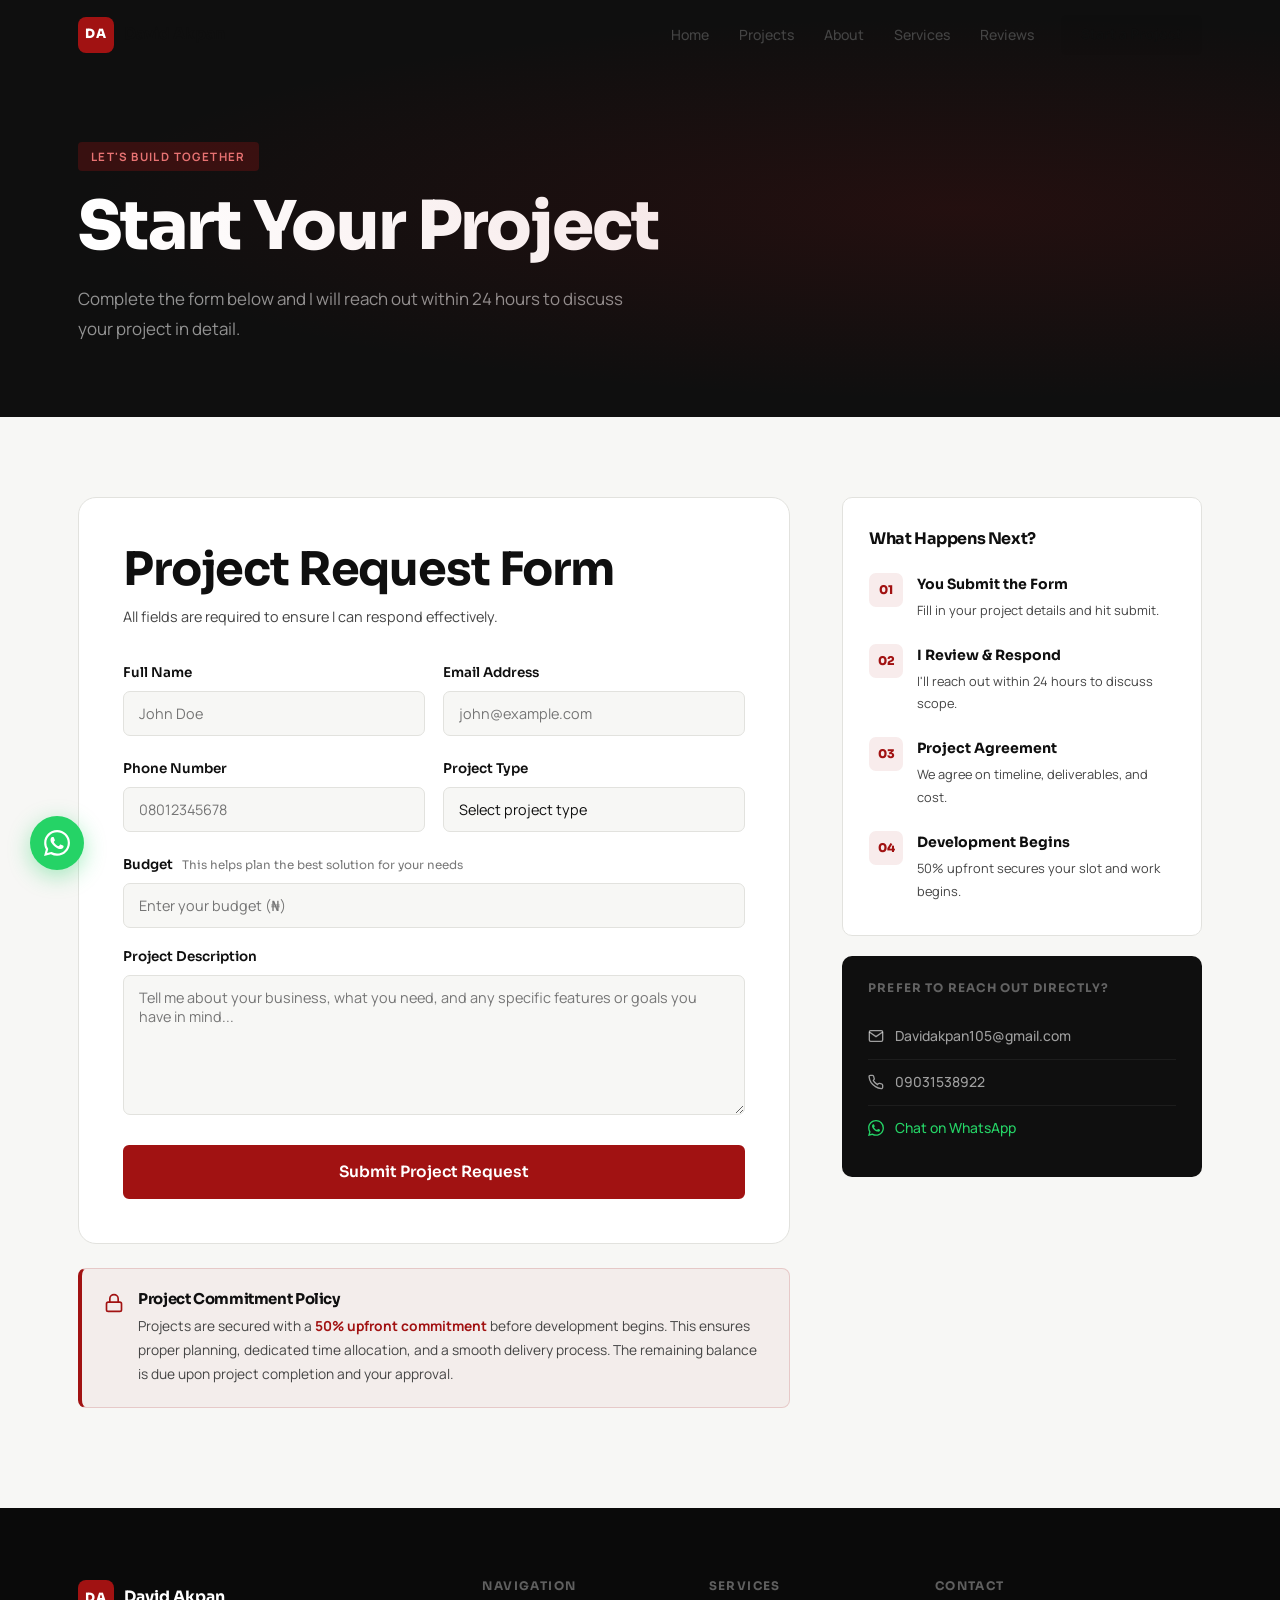
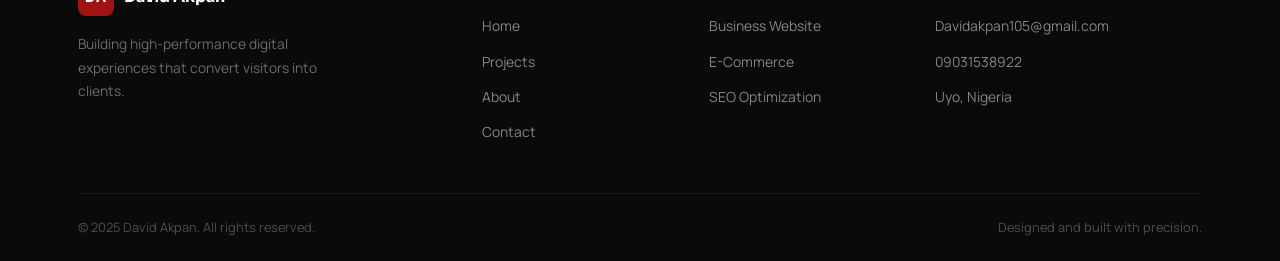
==== commit c480e8ec: "55" ====
--- a/Booking.html
+++ b/Booking.html
@@ -1,87 +1,90 @@
 <!DOCTYPE html>
 <html lang="en">
 <head>
-  <meta charset="UTF-8" />
-  <meta name="viewport" content="width=device-width, initial-scale=1.0" />
-  <title>Book a Project — David Akpan</title>
-  <meta name="description" content="Start a project with David Akpan — web developer based in Uyo, Nigeria. Fill out the project request form to get started." />
-  <link rel="preconnect" href="https://fonts.googleapis.com" />
-  <link rel="preconnect" href="https://fonts.gstatic.com" crossorigin />
-  <link href="https://fonts.googleapis.com/css2?family=Sora:wght@300;400;500;600;700;800&family=Manrope:wght@300;400;500;600;700&display=swap" rel="stylesheet" />
-  <link rel="stylesheet" href="https://unpkg.com/aos@2.3.1/dist/aos.css" />
-  <link rel="stylesheet" href="style.css">
+<meta charset="UTF-8"/>
+<meta name="viewport" content="width=device-width, initial-scale=1.0"/>
+<title>Book a Project — David Akpan</title>
+<meta name="description" content="Start a project with David Akpan — web developer based in Uyo, Nigeria."/>
+<link rel="preconnect" href="https://fonts.googleapis.com"/>
+<link rel="preconnect" href="https://fonts.gstatic.com" crossorigin/>
+<link href="https://fonts.googleapis.com/css2?family=Sora:wght@300;400;500;600;700;800&family=Manrope:wght@300;400;500;600;700&display=swap" rel="stylesheet"/>
+<link rel="stylesheet" href="style.css">
 </head>
 <body>
 
-  <nav class="navbar" id="navbar">
-    <div class="nav-container">
-      <a href="index.html" class="nav-logo">
-        <span class="logo-mark">DA</span>
-        <span class="logo-text">David Akpan</span>
-      </a>
-      <ul class="nav-links" id="navLinks">
-        <li><a href="index.html" class="nav-link">Home</a></li>
-        <li><a href="Projects.html" class="nav-link">Projects</a></li>
-        <li><a href="index.html#about" class="nav-link">About</a></li>
-        <li><a href="index.html#services" class="nav-link">Services</a></li>
-        <li><a href="index.html#reviews" class="nav-link">Reviews</a></li>
-        <li><a href="Booking.html" class="nav-link active">Contact</a></li>
-        <li><a href="Booking.html" class="nav-cta">Start a Project</a></li>
-      </ul>
-      <button class="hamburger" id="hamburger" aria-label="Toggle menu" aria-expanded="false">
-        <span class="bar"></span>
-        <span class="bar"></span>
-        <span class="bar"></span>
-      </button>
-    </div>
-  </nav>
-  <div class="mobile-overlay" id="mobileOverlay"></div>
-
-  <!-- PAGE HERO -->
-  <section class="page-hero booking-hero">
-    <div class="container">
-      <div class="page-hero-content" data-aos="fade-up">
-        <div class="section-tag">Let's Build Together</div>
-        <h1>Start Your Project</h1>
-        <p>Complete the form below and I'll reach out within 24 hours to discuss your project in detail.</p>
-      </div>
-    </div>
-    <div class="page-hero-bg"></div>
-  </section>
-
-  <!-- BOOKING SECTION -->
-  <section class="booking-section">
-    <div class="container">
-      <div class="booking-grid">
-
-        <!-- FORM -->
-        <div class="booking-form-wrap" data-aos="fade-right">
-          <form class="booking-form" id="bookingForm" novalidate>
-            <h2>Project Request Form</h2>
-            <p class="form-subtitle">All fields are required to ensure we can respond effectively.</p>
-
-            <div class="form-row">
-              <div class="form-group">
-                <label for="fullName">Full Name</label>
-                <input type="text" id="fullName" name="fullName" placeholder="John Doe" required />
-                <span class="field-error" id="fullNameError"></span>
-              </div>
-              <div class="form-group">
-                <label for="email">Email Address</label>
-                <input type="email" id="email" name="email" placeholder="john@example.com" required />
-                <span class="field-error" id="emailError"></span>
-              </div>
-            </div>
-
-            <div class="form-row">
-              <div class="form-group">
-                <label for="phone">Phone Number</label>
-                <input type="tel" id="phone" name="phone" placeholder="08012345678" required />
-                <span class="field-error" id="phoneError"></span>
-              </div>
-              <div class="form-group">
-                <label for="projectType">Project Type</label>
-                <select id="projectType" name="projectType" required>
+<nav class="nav" id="nav">
+  <div class="nav-inner">
+    <a href="index.html" class="logo">
+      <span class="logo-badge">DA</span>
+      <span class="logo-text">David Akpan</span>
+    </a>
+    <div class="nav-links">
+      <a href="index.html">Home</a>
+      <a href="projects.html">Projects</a>
+      <a href="index.html#about">About</a>
+      <a href="index.html#services">Services</a>
+      <a href="index.html#reviews">Reviews</a>
+      <a href="booking.html" class="active nav-cta">Start a Project</a>
+    </div>
+    <button class="hamburger" id="burger" aria-label="Toggle menu" aria-expanded="false">
+      <span class="bar"></span><span class="bar"></span><span class="bar"></span>
+    </button>
+  </div>
+</nav>
+
+<div class="drawer-overlay" id="drawerOverlay"></div>
+<nav class="nav-drawer" id="drawer">
+  <a href="index.html">Home</a>
+  <a href="projects.html">Projects</a>
+  <a href="index.html#about">About</a>
+  <a href="index.html#services">Services</a>
+  <a href="index.html#reviews">Reviews</a>
+  <a href="booking.html" class="active drawer-cta">Start a Project</a>
+</nav>
+
+<!-- PAGE HERO -->
+<section class="page-hero">
+  <div class="container">
+    <div class="tag">Let's Build Together</div>
+    <h1>Start Your Project</h1>
+    <p>Complete the form below and I will reach out within 24 hours to discuss your project in detail.</p>
+  </div>
+</section>
+
+<!-- BOOKING -->
+<section class="booking-page">
+  <div class="container">
+    <div class="booking-layout">
+
+      <!-- FORM CARD -->
+      <div class="reveal">
+        <div class="booking-form-card">
+          <h2>Project Request Form</h2>
+          <p class="sub">All fields are required to ensure I can respond effectively.</p>
+
+          <form id="bookingForm" novalidate>
+            <div class="form-row-2">
+              <div class="form-group">
+                <label class="form-label" for="bName">Full Name</label>
+                <input class="form-input" type="text" id="bName" placeholder="John Doe" autocomplete="name"/>
+                <span class="field-err" id="bNameErr"></span>
+              </div>
+              <div class="form-group">
+                <label class="form-label" for="bEmail">Email Address</label>
+                <input class="form-input" type="email" id="bEmail" placeholder="john@example.com" autocomplete="email"/>
+                <span class="field-err" id="bEmailErr"></span>
+              </div>
+            </div>
+
+            <div class="form-row-2">
+              <div class="form-group">
+                <label class="form-label" for="bPhone">Phone Number</label>
+                <input class="form-input" type="tel" id="bPhone" placeholder="08012345678" autocomplete="tel"/>
+                <span class="field-err" id="bPhoneErr"></span>
+              </div>
+              <div class="form-group">
+                <label class="form-label" for="bType">Project Type</label>
+                <select class="form-select" id="bType">
                   <option value="" disabled selected>Select project type</option>
                   <option value="Business Website">Business Website</option>
                   <option value="Portfolio Website">Portfolio Website</option>
@@ -93,155 +96,132 @@
                   <option value="SEO Optimization">SEO Optimization</option>
                   <option value="Other">Other</option>
                 </select>
-                <span class="field-error" id="projectTypeError"></span>
+                <span class="field-err" id="bTypeErr"></span>
               </div>
             </div>
 
             <div class="form-group">
-              <label for="budget">
+              <label class="form-label" for="bBudget">
                 Budget
-                <span class="label-note">This helps plan the best solution for your needs</span>
+                <span class="label-hint">This helps plan the best solution for your needs</span>
               </label>
-              <input type="text" id="budget" name="budget" placeholder="Enter your budget (&#8358;)" required />
-              <span class="field-error" id="budgetError"></span>
+              <input class="form-input" type="text" id="bBudget" placeholder="Enter your budget (&#8358;)"/>
+              <span class="field-err" id="bBudgetErr"></span>
             </div>
 
             <div class="form-group">
-              <label for="projectDesc">Project Description</label>
-              <textarea id="projectDesc" name="projectDesc" rows="6" placeholder="Tell me about your business, what you need, and any specific features or goals you have in mind..." required></textarea>
-              <span class="field-error" id="projectDescError"></span>
-            </div>
-
-            <button type="submit" class="btn-primary btn-submit" id="submitBtn">
-              <span class="btn-text">Submit Project Request</span>
-              <span class="btn-loader" style="display:none">
-                <span class="loader-dot"></span>
-                <span class="loader-dot"></span>
-                <span class="loader-dot"></span>
+              <label class="form-label" for="bDesc">Project Description</label>
+              <textarea class="form-textarea" id="bDesc" rows="6" placeholder="Tell me about your business, what you need, and any specific features or goals you have in mind..."></textarea>
+              <span class="field-err" id="bDescErr"></span>
+            </div>
+
+            <button type="submit" class="btn btn-red submit-btn" id="submitBtn">
+              <span class="btn-label">Submit Project Request</span>
+              <span class="loader-dots">
+                <span class="dot"></span><span class="dot"></span><span class="dot"></span>
               </span>
             </button>
 
-            <div class="form-success" id="formSuccess">
-              <div class="success-icon">
-                <svg width="32" height="32" viewBox="0 0 24 24" fill="none" stroke="currentColor" stroke-width="2"><polyline points="20 6 9 17 4 12"></polyline></svg>
+            <div class="success-box" id="formSuccess">
+              <div class="check">
+                <svg width="28" height="28" viewBox="0 0 24 24" fill="none" stroke="currentColor" stroke-width="2.5"><polyline points="20 6 9 17 4 12"/></svg>
               </div>
               <h3>Request Received!</h3>
-              <p>Thank you for reaching out. I'll review your project details and contact you within 24 hours.</p>
+              <p>Thank you for reaching out. I will review your project details and contact you within 24 hours.</p>
             </div>
           </form>
-
-          <!-- PAYMENT POLICY -->
-          <div class="payment-policy" data-aos="fade-up">
-            <div class="policy-icon">
-              <svg width="22" height="22" viewBox="0 0 24 24" fill="none" stroke="currentColor" stroke-width="2"><rect x="3" y="11" width="18" height="11" rx="2" ry="2"></rect><path d="M7 11V7a5 5 0 0 1 10 0v4"></path></svg>
-            </div>
-            <div class="policy-content">
-              <h4>Project Commitment Policy</h4>
-              <p>Projects are secured with a <strong>50% upfront commitment</strong> before development begins. This ensures proper planning, dedicated time allocation, and a smooth delivery process. The remaining balance is due upon project completion and your approval.</p>
-            </div>
+        </div>
+
+        <!-- Payment policy -->
+        <div class="pay-policy reveal">
+          <svg width="20" height="20" viewBox="0 0 24 24" fill="none" stroke="currentColor" stroke-width="2"><rect x="3" y="11" width="18" height="11" rx="2" ry="2"/><path d="M7 11V7a5 5 0 0 1 10 0v4"/></svg>
+          <div>
+            <h4>Project Commitment Policy</h4>
+            <p>Projects are secured with a <strong>50% upfront commitment</strong> before development begins. This ensures proper planning, dedicated time allocation, and a smooth delivery process. The remaining balance is due upon project completion and your approval.</p>
           </div>
         </div>
-
-        <!-- SIDEBAR INFO -->
-        <div class="booking-sidebar" data-aos="fade-left">
-          <div class="sidebar-card">
-            <h3>What Happens Next?</h3>
-            <div class="process-steps">
-              <div class="process-step">
-                <div class="step-num">01</div>
-                <div class="step-info">
-                  <strong>You Submit the Form</strong>
-                  <p>Fill in your project details and hit submit.</p>
-                </div>
-              </div>
-              <div class="process-step">
-                <div class="step-num">02</div>
-                <div class="step-info">
-                  <strong>I Review & Respond</strong>
-                  <p>I'll reach out within 24 hours to discuss scope.</p>
-                </div>
-              </div>
-              <div class="process-step">
-                <div class="step-num">03</div>
-                <div class="step-info">
-                  <strong>Project Agreement</strong>
-                  <p>We agree on timeline, deliverables, and cost.</p>
-                </div>
-              </div>
-              <div class="process-step">
-                <div class="step-num">04</div>
-                <div class="step-info">
-                  <strong>Development Begins</strong>
-                  <p>50% upfront secures your slot and we get to work.</p>
-                </div>
-              </div>
+      </div>
+
+      <!-- SIDEBAR -->
+      <div class="booking-sidebar reveal">
+        <div class="sidebar-box">
+          <h4>What Happens Next?</h4>
+          <div class="process">
+            <div class="p-step">
+              <div class="p-num">01</div>
+              <div><strong>You Submit the Form</strong><p>Fill in your project details and hit submit.</p></div>
+            </div>
+            <div class="p-step">
+              <div class="p-num">02</div>
+              <div><strong>I Review &amp; Respond</strong><p>I'll reach out within 24 hours to discuss scope.</p></div>
+            </div>
+            <div class="p-step">
+              <div class="p-num">03</div>
+              <div><strong>Project Agreement</strong><p>We agree on timeline, deliverables, and cost.</p></div>
+            </div>
+            <div class="p-step">
+              <div class="p-num">04</div>
+              <div><strong>Development Begins</strong><p>50% upfront secures your slot and work begins.</p></div>
             </div>
           </div>
-
-          <div class="sidebar-contact">
-            <h4>Prefer to reach out directly?</h4>
-            <a href="mailto:Davidakpan105@gmail.com" class="contact-link-item">
-              <svg width="18" height="18" viewBox="0 0 24 24" fill="none" stroke="currentColor" stroke-width="2"><path d="M4 4h16c1.1 0 2 .9 2 2v12c0 1.1-.9 2-2 2H4c-1.1 0-2-.9-2-2V6c0-1.1.9-2 2-2z"></path><polyline points="22,6 12,13 2,6"></polyline></svg>
-              Davidakpan105@gmail.com
-            </a>
-            <a href="tel:09031538922" class="contact-link-item">
-              <svg width="18" height="18" viewBox="0 0 24 24" fill="none" stroke="currentColor" stroke-width="2"><path d="M22 16.92v3a2 2 0 0 1-2.18 2 19.79 19.79 0 0 1-8.63-3.07A19.5 19.5 0 0 1 4.69 13a19.79 19.79 0 0 1-3.07-8.67A2 2 0 0 1 3.6 2h3a2 2 0 0 1 2 1.72c.127.96.361 1.903.7 2.81a2 2 0 0 1-.45 2.11L8.09 9.91a16 16 0 0 0 6 6l1.27-1.27a2 2 0 0 1 2.11-.45c.907.339 1.85.573 2.81.7A2 2 0 0 1 22 16.92z"></path></svg>
-              09031538922
-            </a>
-            <a href="https://wa.me/2349031538922" target="_blank" rel="noopener" class="contact-link-item whatsapp-link">
-              <svg width="18" height="18" viewBox="0 0 24 24" fill="currentColor"><path d="M17.472 14.382c-.297-.149-1.758-.867-2.03-.967-.273-.099-.471-.148-.67.15-.197.297-.767.966-.94 1.164-.173.199-.347.223-.644.075-.297-.15-1.255-.463-2.39-1.475-.883-.788-1.48-1.761-1.653-2.059-.173-.297-.018-.458.13-.606.134-.133.298-.347.446-.52.149-.174.198-.298.298-.497.099-.198.05-.371-.025-.52-.075-.149-.669-1.612-.916-2.207-.242-.579-.487-.5-.669-.51-.173-.008-.371-.01-.57-.01-.198 0-.52.074-.792.372-.272.297-1.04 1.016-1.04 2.479 0 1.462 1.065 2.875 1.213 3.074.149.198 2.096 3.2 5.077 4.487.709.306 1.262.489 1.694.625.712.227 1.36.195 1.871.118.571-.085 1.758-.719 2.006-1.413.248-.694.248-1.289.173-1.413-.074-.124-.272-.198-.57-.347m-5.421 7.403h-.004a9.87 9.87 0 0 1-5.031-1.378l-.361-.214-3.741.982.998-3.648-.235-.374a9.86 9.86 0 0 1-1.51-5.26c.001-5.45 4.436-9.884 9.888-9.884 2.64 0 5.122 1.03 6.988 2.898a9.825 9.825 0 0 1 2.893 6.994c-.003 5.45-4.437 9.884-9.885 9.884m8.413-18.297A11.815 11.815 0 0 0 12.05 0C5.495 0 .16 5.335.157 11.892c0 2.096.547 4.142 1.588 5.945L.057 24l6.305-1.654a11.882 11.882 0 0 0 5.683 1.448h.005c6.554 0 11.89-5.335 11.893-11.893a11.821 11.821 0 0 0-3.48-8.413Z"/></svg>
-              Chat on WhatsApp
-            </a>
-          </div>
-        </div>
-
-      </div>
-    </div>
-  </section>
-
-  <footer class="footer">
-    <div class="container">
-      <div class="footer-top">
-        <div class="footer-brand">
-          <a href="index.html" class="nav-logo">
-            <span class="logo-mark">DA</span>
-            <span class="logo-text">David Akpan</span>
+        </div>
+
+        <div class="dark-contacts">
+          <h5>Prefer to reach out directly?</h5>
+          <a href="mailto:Davidakpan105@gmail.com" class="dc-link">
+            <svg width="16" height="16" viewBox="0 0 24 24" fill="none" stroke="currentColor" stroke-width="2"><path d="M4 4h16c1.1 0 2 .9 2 2v12c0 1.1-.9 2-2 2H4c-1.1 0-2-.9-2-2V6c0-1.1.9-2 2-2z"/><polyline points="22,6 12,13 2,6"/></svg>
+            Davidakpan105@gmail.com
           </a>
-          <p>Building high-performance digital experiences that convert visitors into clients.</p>
-        </div>
-        <div class="footer-nav">
-          <h4>Navigation</h4>
-          <ul>
-            <li><a href="index.html">Home</a></li>
-            <li><a href="Projects.html">Projects</a></li>
-            <li><a href="index.html#about">About</a></li>
-            <li><a href="Booking.html">Contact</a></li>
-          </ul>
-        </div>
-        <div class="footer-contact">
-          <h4>Contact</h4>
-          <a href="mailto:Davidakpan105@gmail.com">Davidakpan105@gmail.com</a>
-          <a href="tel:09031538922">09031538922</a>
-          <a href="#">Uyo, Nigeria</a>
-        </div>
-      </div>
-      <div class="footer-bottom">
-        <p>&copy; 2025 David Akpan. All rights reserved.</p>
-        <p>Designed and built with precision.</p>
-      </div>
-    </div>
-  </footer>
-
-  <a href="https://wa.me/2349031538922?text=Hi%20David%2C%20I%20would%20like%20to%20discuss%20a%20project." class="whatsapp-float" target="_blank" rel="noopener" aria-label="Chat on WhatsApp">
-    <svg width="28" height="28" viewBox="0 0 24 24" fill="currentColor"><path d="M17.472 14.382c-.297-.149-1.758-.867-2.03-.967-.273-.099-.471-.148-.67.15-.197.297-.767.966-.94 1.164-.173.199-.347.223-.644.075-.297-.15-1.255-.463-2.39-1.475-.883-.788-1.48-1.761-1.653-2.059-.173-.297-.018-.458.13-.606.134-.133.298-.347.446-.52.149-.174.198-.298.298-.497.099-.198.05-.371-.025-.52-.075-.149-.669-1.612-.916-2.207-.242-.579-.487-.5-.669-.51-.173-.008-.371-.01-.57-.01-.198 0-.52.074-.792.372-.272.297-1.04 1.016-1.04 2.479 0 1.462 1.065 2.875 1.213 3.074.149.198 2.096 3.2 5.077 4.487.709.306 1.262.489 1.694.625.712.227 1.36.195 1.871.118.571-.085 1.758-.719 2.006-1.413.248-.694.248-1.289.173-1.413-.074-.124-.272-.198-.57-.347m-5.421 7.403h-.004a9.87 9.87 0 0 1-5.031-1.378l-.361-.214-3.741.982.998-3.648-.235-.374a9.86 9.86 0 0 1-1.51-5.26c.001-5.45 4.436-9.884 9.888-9.884 2.64 0 5.122 1.03 6.988 2.898a9.825 9.825 0 0 1 2.893 6.994c-.003 5.45-4.437 9.884-9.885 9.884m8.413-18.297A11.815 11.815 0 0 0 12.05 0C5.495 0 .16 5.335.157 11.892c0 2.096.547 4.142 1.588 5.945L.057 24l6.305-1.654a11.882 11.882 0 0 0 5.683 1.448h.005c6.554 0 11.89-5.335 11.893-11.893a11.821 11.821 0 0 0-3.48-8.413Z"/></svg>
-    <span class="whatsapp-tooltip">Chat with me</span>
-  </a>
-
-  <button class="back-to-top" id="backToTop" aria-label="Back to top">
-    <svg width="20" height="20" viewBox="0 0 24 24" fill="none" stroke="currentColor" stroke-width="2.5"><polyline points="18 15 12 9 6 15"></polyline></svg>
-  </button>
-
-  <script src="https://unpkg.com/aos@2.3.1/dist/aos.js"></script>
-  <script src="script.js"></script>
+          <a href="tel:09031538922" class="dc-link">
+            <svg width="16" height="16" viewBox="0 0 24 24" fill="none" stroke="currentColor" stroke-width="2"><path d="M22 16.92v3a2 2 0 0 1-2.18 2 19.79 19.79 0 0 1-8.63-3.07A19.5 19.5 0 0 1 4.69 13a19.79 19.79 0 0 1-3.07-8.67A2 2 0 0 1 3.6 2h3a2 2 0 0 1 2 1.72 12.84 12.84 0 0 0 .7 2.81 2 2 0 0 1-.45 2.11L8.09 9.91a16 16 0 0 0 6 6l1.27-1.27a2 2 0 0 1 2.11-.45 12.84 12.84 0 0 0 2.81.7A2 2 0 0 1 22 16.92z"/></svg>
+            09031538922
+          </a>
+          <a href="https://wa.me/2349031538922" target="_blank" rel="noopener" class="dc-link wa-link">
+            <svg width="16" height="16" viewBox="0 0 24 24" fill="currentColor"><path d="M17.472 14.382c-.297-.149-1.758-.867-2.03-.967-.273-.099-.471-.148-.67.15-.197.297-.767.966-.94 1.164-.173.199-.347.223-.644.075-.297-.15-1.255-.463-2.39-1.475-.883-.788-1.48-1.761-1.653-2.059-.173-.297-.018-.458.13-.606.134-.133.298-.347.446-.52.149-.174.198-.298.298-.497.099-.198.05-.371-.025-.52-.075-.149-.669-1.612-.916-2.207-.242-.579-.487-.5-.669-.51-.173-.008-.371-.01-.57-.01-.198 0-.52.074-.792.372-.272.297-1.04 1.016-1.04 2.479 0 1.462 1.065 2.875 1.213 3.074.149.198 2.096 3.2 5.077 4.487.709.306 1.262.489 1.694.625.712.227 1.36.195 1.871.118.571-.085 1.758-.719 2.006-1.413.248-.694.248-1.289.173-1.413-.074-.124-.272-.198-.57-.347m-5.421 7.403h-.004a9.87 9.87 0 0 1-5.031-1.378l-.361-.214-3.741.982.998-3.648-.235-.374a9.86 9.86 0 0 1-1.51-5.26c.001-5.45 4.436-9.884 9.888-9.884 2.64 0 5.122 1.03 6.988 2.898a9.825 9.825 0 0 1 2.893 6.994c-.003 5.45-4.437 9.884-9.885 9.884m8.413-18.297A11.815 11.815 0 0 0 12.05 0C5.495 0 .16 5.335.157 11.892c0 2.096.547 4.142 1.588 5.945L.057 24l6.305-1.654a11.882 11.882 0 0 0 5.683 1.448h.005c6.554 0 11.89-5.335 11.893-11.893a11.821 11.821 0 0 0-3.48-8.413Z"/></svg>
+            Chat on WhatsApp
+          </a>
+        </div>
+      </div>
+
+    </div>
+  </div>
+</section>
+
+<footer class="footer">
+  <div class="container">
+    <div class="footer-grid">
+      <div>
+        <a href="index.html" class="logo"><span class="logo-badge">DA</span><span class="logo-text">David Akpan</span></a>
+        <p class="footer-desc">Building high-performance digital experiences that convert visitors into clients.</p>
+      </div>
+      <div class="footer-col">
+        <h5>Navigation</h5>
+        <ul><li><a href="index.html">Home</a></li><li><a href="projects.html">Projects</a></li><li><a href="index.html#about">About</a></li><li><a href="booking.html">Contact</a></li></ul>
+      </div>
+      <div class="footer-col">
+        <h5>Services</h5>
+        <ul><li><a href="booking.html">Business Website</a></li><li><a href="booking.html">E-Commerce</a></li><li><a href="booking.html">SEO Optimization</a></li></ul>
+      </div>
+      <div class="footer-col">
+        <h5>Contact</h5>
+        <ul><li><a href="mailto:Davidakpan105@gmail.com">Davidakpan105@gmail.com</a></li><li><a href="tel:09031538922">09031538922</a></li><li><a href="#">Uyo, Nigeria</a></li></ul>
+      </div>
+    </div>
+    <div class="footer-bottom">
+      <p>&copy; 2025 David Akpan. All rights reserved.</p>
+      <p>Designed and built with precision.</p>
+    </div>
+  </div>
+</footer>
+
+<a href="https://wa.me/2349031538922?text=Hi%20David%2C%20I%20would%20like%20to%20discuss%20a%20project." class="wa-float" target="_blank" rel="noopener" aria-label="WhatsApp">
+  <svg width="26" height="26" viewBox="0 0 24 24" fill="currentColor"><path d="M17.472 14.382c-.297-.149-1.758-.867-2.03-.967-.273-.099-.471-.148-.67.15-.197.297-.767.966-.94 1.164-.173.199-.347.223-.644.075-.297-.15-1.255-.463-2.39-1.475-.883-.788-1.48-1.761-1.653-2.059-.173-.297-.018-.458.13-.606.134-.133.298-.347.446-.52.149-.174.198-.298.298-.497.099-.198.05-.371-.025-.52-.075-.149-.669-1.612-.916-2.207-.242-.579-.487-.5-.669-.51-.173-.008-.371-.01-.57-.01-.198 0-.52.074-.792.372-.272.297-1.04 1.016-1.04 2.479 0 1.462 1.065 2.875 1.213 3.074.149.198 2.096 3.2 5.077 4.487.709.306 1.262.489 1.694.625.712.227 1.36.195 1.871.118.571-.085 1.758-.719 2.006-1.413.248-.694.248-1.289.173-1.413-.074-.124-.272-.198-.57-.347m-5.421 7.403h-.004a9.87 9.87 0 0 1-5.031-1.378l-.361-.214-3.741.982.998-3.648-.235-.374a9.86 9.86 0 0 1-1.51-5.26c.001-5.45 4.436-9.884 9.888-9.884 2.64 0 5.122 1.03 6.988 2.898a9.825 9.825 0 0 1 2.893 6.994c-.003 5.45-4.437 9.884-9.885 9.884m8.413-18.297A11.815 11.815 0 0 0 12.05 0C5.495 0 .16 5.335.157 11.892c0 2.096.547 4.142 1.588 5.945L.057 24l6.305-1.654a11.882 11.882 0 0 0 5.683 1.448h.005c6.554 0 11.89-5.335 11.893-11.893a11.821 11.821 0 0 0-3.48-8.413Z"/></svg>
+  <span class="wa-tip">Chat with me</span>
+</a>
+<button class="back-top" id="backTop" aria-label="Back to top">
+  <svg width="18" height="18" viewBox="0 0 24 24" fill="none" stroke="currentColor" stroke-width="2.5"><polyline points="18 15 12 9 6 15"/></svg>
+</button>
+
+<script src="script.js"></script>
 </body>
 </html>
--- a/style.css
+++ b/style.css
@@ -1,1378 +1,1183 @@
-/* =========================================
-   DAVID AKPAN PORTFOLIO — style.css
-   Premium Tech Portfolio Design System
-   ========================================= */
-
-/* === RESET & BASE === */
+/* ============================================================
+   DAVID AKPAN — style.css
+   Premium Tech Portfolio · Built from scratch
+   ============================================================ */
+
+/* ---------- RESET ---------- */
 *, *::before, *::after { box-sizing: border-box; margin: 0; padding: 0; }
-
-:root {
-  --bg: #f8f8f8;
-  --bg-alt: #f2f2f0;
-  --bg-dark: #111111;
-  --primary: #a11212;
-  --primary-dark: #8b0000;
-  --primary-light: #c41e1e;
-  --text: #111111;
-  --text-muted: #555555;
-  --text-light: #888888;
-  --border: #e0e0de;
-  --border-light: #ebebea;
-  --white: #ffffff;
-  --shadow-sm: 0 2px 12px rgba(0,0,0,0.06);
-  --shadow-md: 0 8px 32px rgba(0,0,0,0.10);
-  --shadow-lg: 0 20px 60px rgba(0,0,0,0.14);
-  --radius: 12px;
-  --radius-sm: 8px;
-  --radius-lg: 20px;
-  --transition: 0.3s cubic-bezier(0.4, 0, 0.2, 1);
-  --nav-height: 72px;
-}
-
-html { scroll-behavior: smooth; font-size: 16px; }
-
+html { font-size: 16px; scroll-behavior: smooth; }
 body {
-  font-family: 'Manrope', -apple-system, BlinkMacSystemFont, sans-serif;
-  background: var(--bg);
-  color: var(--text);
+  font-family: 'Manrope', sans-serif;
+  background: #f7f7f5;
+  color: #0f0f0f;
   line-height: 1.65;
   -webkit-font-smoothing: antialiased;
   overflow-x: hidden;
 }
-
-h1, h2, h3, h4, h5 {
+img { display: block; width: 100%; object-fit: cover; }
+a { text-decoration: none; color: inherit; }
+ul { list-style: none; }
+button { cursor: pointer; border: none; background: none; font-family: inherit; }
+
+/* ---------- TOKENS ---------- */
+:root {
+  --red:        #a11212;
+  --red-dark:   #8b0000;
+  --red-dim:    rgba(161,18,18,.08);
+  --ink:        #0f0f0f;
+  --ink-mid:    #444;
+  --ink-soft:   #777;
+  --ink-faint:  #aaa;
+  --surface:    #f7f7f5;
+  --surface-2:  #efefec;
+  --white:      #ffffff;
+  --dark:       #0f0f0f;
+  --border:     #e2e2de;
+  --nav-h:      70px;
+  --radius:     10px;
+  --radius-lg:  18px;
+  --ease:       cubic-bezier(.4,0,.2,1);
+  --shadow-md:  0 8px 32px rgba(0,0,0,.09);
+  --shadow-lg:  0 24px 64px rgba(0,0,0,.13);
+}
+
+/* ---------- TYPOGRAPHY ---------- */
+h1,h2,h3,h4,h5 {
   font-family: 'Sora', sans-serif;
   font-weight: 700;
-  line-height: 1.2;
-  letter-spacing: -0.02em;
-  color: var(--text);
-}
-
-h1 { font-size: clamp(2.4rem, 5vw, 4rem); font-weight: 800; }
-h2 { font-size: clamp(1.9rem, 3.5vw, 2.8rem); }
-h3 { font-size: clamp(1.2rem, 2vw, 1.5rem); }
-h4 { font-size: 1.1rem; }
-
-p { color: var(--text-muted); line-height: 1.75; }
-a { text-decoration: none; color: inherit; }
-img { display: block; width: 100%; object-fit: cover; }
-ul { list-style: none; }
-button { cursor: pointer; border: none; background: none; font-family: inherit; }
-
-.container {
-  width: 100%;
-  max-width: 1200px;
-  margin: 0 auto;
-  padding: 0 24px;
-}
-
-section { padding: 100px 0; }
-
-/* === BUTTONS === */
-.btn-primary {
+  line-height: 1.18;
+  letter-spacing: -.025em;
+  color: var(--ink);
+}
+h1 { font-size: clamp(2.4rem, 5.5vw, 4.2rem); font-weight: 800; }
+h2 { font-size: clamp(1.9rem, 3.6vw, 2.9rem); }
+h3 { font-size: 1.25rem; }
+p  { color: var(--ink-mid); line-height: 1.78; }
+
+/* ---------- UTILITY ---------- */
+.container { max-width: 1180px; margin: 0 auto; padding: 0 28px; }
+section    { padding: 100px 0; }
+
+.tag {
+  display: inline-block;
+  font-size: .72rem;
+  font-weight: 700;
+  letter-spacing: .12em;
+  text-transform: uppercase;
+  color: var(--red);
+  background: var(--red-dim);
+  padding: 5px 13px;
+  border-radius: 4px;
+  margin-bottom: 16px;
+}
+
+.sec-head          { margin-bottom: 56px; }
+.sec-head h2       { margin-bottom: 14px; }
+.sec-head p        { max-width: 520px; font-size: 1.05rem; }
+.sec-head.center   { text-align: center; }
+.sec-head.center p { margin: 0 auto; }
+
+/* ---------- BUTTONS ---------- */
+.btn {
   display: inline-flex;
   align-items: center;
   gap: 8px;
-  background: var(--primary);
-  color: #fff;
-  padding: 14px 28px;
-  border-radius: 6px;
   font-family: 'Sora', sans-serif;
   font-weight: 600;
-  font-size: 0.92rem;
-  letter-spacing: 0.01em;
-  transition: var(--transition);
-  border: 2px solid var(--primary);
-}
-.btn-primary:hover {
-  background: var(--primary-dark);
-  border-color: var(--primary-dark);
-  transform: translateY(-2px);
-  box-shadow: 0 8px 24px rgba(161,18,18,0.28);
-}
-
-.btn-secondary {
-  display: inline-flex;
-  align-items: center;
-  gap: 8px;
-  background: transparent;
-  color: var(--text);
-  padding: 14px 28px;
+  font-size: .9rem;
+  padding: 13px 26px;
   border-radius: 6px;
+  border: 2px solid transparent;
+  transition: transform .25s var(--ease), box-shadow .25s var(--ease), background .25s, color .25s, border-color .25s;
+  cursor: pointer;
+}
+.btn:hover { transform: translateY(-2px); }
+.btn-red  { background: var(--red); color: #fff; border-color: var(--red); }
+.btn-red:hover { background: var(--red-dark); border-color: var(--red-dark); box-shadow: 0 8px 24px rgba(161,18,18,.28); }
+.btn-ghost { background: transparent; color: var(--ink); border-color: var(--border); }
+.btn-ghost:hover { border-color: var(--ink); background: var(--ink); color: #fff; }
+.btn-outline-red { background: transparent; color: var(--red); border-color: var(--red); }
+.btn-outline-red:hover { background: var(--red); color: #fff; }
+.btn-lg { padding: 16px 34px; font-size: .98rem; }
+
+/* ============================================================
+   NAVBAR
+   ============================================================ */
+.nav {
+  position: fixed;
+  inset: 0 0 auto 0;
+  height: var(--nav-h);
+  z-index: 1000;
+  transition: background .35s var(--ease), box-shadow .35s var(--ease);
+}
+.nav.solid {
+  background: rgba(247,247,245,.96);
+  backdrop-filter: blur(18px);
+  -webkit-backdrop-filter: blur(18px);
+  box-shadow: 0 1px 0 var(--border);
+}
+.nav-inner {
+  display: flex;
+  align-items: center;
+  justify-content: space-between;
+  height: 100%;
+  max-width: 1180px;
+  margin: 0 auto;
+  padding: 0 28px;
+}
+
+/* logo */
+.logo {
+  display: flex;
+  align-items: center;
+  gap: 10px;
+  font-family: 'Sora', sans-serif;
+  font-weight: 700;
+  font-size: .98rem;
+  color: var(--ink);
+  text-decoration: none;
+  z-index: 1002;
+}
+.logo-badge {
+  width: 36px; height: 36px;
+  background: var(--red);
+  color: #fff;
+  font-size: .8rem;
+  font-weight: 800;
+  letter-spacing: .04em;
+  border-radius: 8px;
+  display: flex; align-items: center; justify-content: center;
+  flex-shrink: 0;
+}
+
+/* desktop links */
+.nav-links {
+  display: flex;
+  align-items: center;
+  gap: 4px;
+}
+.nav-links a {
+  font-size: .88rem;
+  font-weight: 500;
+  color: var(--ink-mid);
+  padding: 8px 13px;
+  border-radius: 6px;
+  transition: color .2s, background .2s;
+}
+.nav-links a:hover,
+.nav-links a.active { color: var(--ink); background: rgba(0,0,0,.05); }
+.nav-links .nav-cta {
   font-family: 'Sora', sans-serif;
   font-weight: 600;
-  font-size: 0.92rem;
-  border: 2px solid var(--border);
-  transition: var(--transition);
-}
-.btn-secondary:hover {
-  border-color: var(--text);
-  background: var(--text);
+  font-size: .86rem;
+  background: var(--red);
   color: #fff;
-  transform: translateY(-2px);
-}
-
-.btn-outline {
-  display: inline-flex;
-  align-items: center;
-  gap: 8px;
-  background: transparent;
-  color: var(--primary);
-  padding: 14px 28px;
+  padding: 9px 20px;
   border-radius: 6px;
-  font-family: 'Sora', sans-serif;
-  font-weight: 600;
-  font-size: 0.92rem;
-  border: 2px solid var(--primary);
-  transition: var(--transition);
-}
-.btn-outline:hover {
-  background: var(--primary);
-  color: #fff;
-  transform: translateY(-2px);
-}
-
-.btn-lg { padding: 18px 36px; font-size: 1rem; }
-
-/* === SECTION TAGS === */
-.section-tag {
-  display: inline-block;
-  font-size: 0.78rem;
-  font-weight: 700;
-  letter-spacing: 0.12em;
-  text-transform: uppercase;
-  color: var(--primary);
-  background: rgba(161,18,18,0.07);
-  padding: 6px 14px;
-  border-radius: 4px;
-  margin-bottom: 16px;
-}
-
-.section-header { margin-bottom: 60px; }
-.section-header h2 { margin-bottom: 16px; }
-.section-header p { max-width: 560px; font-size: 1.05rem; }
-.section-header.centered { text-align: center; }
-.section-header.centered p { margin: 0 auto; }
-
-.section-cta { text-align: center; margin-top: 52px; display: flex; gap: 16px; justify-content: center; flex-wrap: wrap; }
-
-/* === NAVBAR === */
-.navbar {
+  margin-left: 10px;
+  transition: background .2s, transform .2s;
+}
+.nav-links .nav-cta:hover { background: var(--red-dark); transform: translateY(-1px); }
+
+/* hamburger button */
+.hamburger {
+  display: none;
+  width: 42px; height: 42px;
+  border-radius: 8px;
+  align-items: center;
+  justify-content: center;
+  flex-direction: column;
+  gap: 5px;
+  z-index: 1002;
+  transition: background .2s;
+}
+.hamburger:hover { background: rgba(0,0,0,.06); }
+.hamburger .bar {
+  display: block;
+  width: 22px; height: 2px;
+  background: var(--ink);
+  border-radius: 2px;
+  transform-origin: center;
+  transition: transform .32s var(--ease), opacity .2s, width .2s;
+}
+
+/* X state */
+.hamburger.is-open .bar:nth-child(1) { transform: translateY(7px) rotate(45deg); }
+.hamburger.is-open .bar:nth-child(2) { opacity: 0; width: 0; }
+.hamburger.is-open .bar:nth-child(3) { transform: translateY(-7px) rotate(-45deg); }
+
+/* mobile drawer */
+.nav-drawer {
   position: fixed;
-  top: 0;
-  left: 0;
-  width: 100%;
-  z-index: 1000;
-  height: var(--nav-height);
-  transition: background 0.4s ease, box-shadow 0.4s ease;
-  background: transparent;
-}
-.navbar.scrolled {
-  background: rgba(248,248,248,0.97);
-  backdrop-filter: blur(16px);
-  -webkit-backdrop-filter: blur(16px);
-  box-shadow: 0 1px 0 var(--border), var(--shadow-sm);
-}
-.nav-container {
-  display: flex;
-  align-items: center;
-  justify-content: space-between;
+  top: 0; right: -100%;
+  width: min(320px, 82vw);
   height: 100%;
-  max-width: 1200px;
-  margin: 0 auto;
-  padding: 0 24px;
-}
-.nav-logo {
-  display: flex;
-  align-items: center;
-  gap: 10px;
-  text-decoration: none;
-}
-.logo-mark {
-  width: 38px;
-  height: 38px;
-  background: var(--primary);
-  color: #fff;
-  display: flex;
-  align-items: center;
-  justify-content: center;
-  font-family: 'Sora', sans-serif;
-  font-weight: 800;
-  font-size: 0.85rem;
-  letter-spacing: 0.05em;
+  background: var(--white);
+  z-index: 1001;
+  padding: calc(var(--nav-h) + 28px) 28px 40px;
+  display: flex;
+  flex-direction: column;
+  gap: 4px;
+  box-shadow: -12px 0 48px rgba(0,0,0,.14);
+  transition: right .38s var(--ease);
+  overflow-y: auto;
+}
+.nav-drawer.is-open { right: 0; }
+.nav-drawer a {
+  font-size: 1.05rem;
+  font-weight: 500;
+  color: var(--ink-mid);
+  padding: 13px 16px;
   border-radius: 8px;
-  flex-shrink: 0;
-}
-.logo-text {
+  transition: color .2s, background .2s;
+}
+.nav-drawer a:hover,
+.nav-drawer a.active { color: var(--ink); background: var(--surface-2); }
+.nav-drawer .drawer-cta {
+  margin-top: 16px;
+  display: block;
+  text-align: center;
+  background: var(--red);
+  color: #fff !important;
   font-family: 'Sora', sans-serif;
   font-weight: 700;
-  font-size: 1rem;
-  color: var(--text);
-  letter-spacing: -0.01em;
-}
-.nav-links {
-  display: flex;
-  align-items: center;
-  gap: 8px;
-}
-.nav-link {
-  font-family: 'Manrope', sans-serif;
-  font-weight: 500;
-  font-size: 0.9rem;
-  color: var(--text-muted);
-  padding: 8px 12px;
-  border-radius: 6px;
-  transition: var(--transition);
-}
-.nav-link:hover, .nav-link.active { color: var(--text); background: rgba(0,0,0,0.04); }
-.nav-cta {
-  font-family: 'Sora', sans-serif;
-  font-weight: 600;
-  font-size: 0.88rem;
-  color: #fff;
-  background: var(--primary);
-  padding: 10px 20px;
-  border-radius: 6px;
-  transition: var(--transition);
-  margin-left: 8px;
-}
-.nav-cta:hover { background: var(--primary-dark); transform: translateY(-1px); }
-
-/* HAMBURGER */
-.hamburger {
-  display: none;
-  flex-direction: column;
-  gap: 5px;
-  width: 40px;
-  height: 40px;
-  align-items: center;
-  justify-content: center;
+  font-size: .95rem;
+  padding: 15px !important;
   border-radius: 8px;
-  transition: background 0.2s;
-  z-index: 1001;
-}
-.hamburger:hover { background: rgba(0,0,0,0.05); }
-.bar {
-  display: block;
-  width: 24px;
-  height: 2px;
-  background: var(--text);
-  border-radius: 2px;
-  transition: transform 0.35s cubic-bezier(0.4,0,0.2,1), opacity 0.25s ease, width 0.3s ease;
-  transform-origin: center;
-}
-.hamburger.open .bar:nth-child(1) { transform: translateY(7px) rotate(45deg); }
-.hamburger.open .bar:nth-child(2) { opacity: 0; transform: scaleX(0); }
-.hamburger.open .bar:nth-child(3) { transform: translateY(-7px) rotate(-45deg); }
-
-/* MOBILE OVERLAY */
-.mobile-overlay {
-  display: none;
+}
+.nav-drawer .drawer-cta:hover { background: var(--red-dark) !important; }
+
+/* overlay behind drawer */
+.drawer-overlay {
   position: fixed;
   inset: 0;
-  background: rgba(0,0,0,0.45);
-  z-index: 998;
+  background: rgba(0,0,0,.45);
+  z-index: 1000;
   opacity: 0;
-  transition: opacity 0.3s ease;
-}
-.mobile-overlay.visible { opacity: 1; }
-
-/* === HERO === */
+  pointer-events: none;
+  transition: opacity .35s var(--ease);
+}
+.drawer-overlay.is-open { opacity: 1; pointer-events: auto; }
+
+/* ============================================================
+   HERO
+   ============================================================ */
 .hero {
   min-height: 100vh;
-  display: flex;
-  align-items: center;
+  background: var(--surface);
   position: relative;
   overflow: hidden;
-  padding: 0;
-  background: var(--bg);
-}
-.hero-slider { width: 100%; }
+}
+/* slides container */
+.hero-slider { position: relative; width: 100%; }
+
 .hero-slide {
   display: none;
   min-height: 100vh;
-  align-items: center;
-  padding: calc(var(--nav-height) + 40px) 0 80px;
+  padding: calc(var(--nav-h) + 64px) 0 80px;
+  align-items: center;
 }
 .hero-slide.active { display: flex; }
 
-.hero .container,
-.hero-slide {
-  width: 100%;
-}
-
-.hero-slide {
-  max-width: 1200px;
-  margin: 0 auto;
-  padding: calc(var(--nav-height) + 60px) 24px 80px;
-  display: none;
+.hero-slide .container {
+  display: grid;
   grid-template-columns: 1fr 1fr;
-  gap: 80px;
-  align-items: center;
-}
-.hero-slide.active { display: grid; }
-
-.hero-badge {
+  gap: 72px;
+  align-items: center;
+}
+
+/* text side */
+.hero-text {}
+.hero-pill {
   display: inline-flex;
   align-items: center;
   gap: 8px;
-  font-size: 0.8rem;
-  font-weight: 600;
-  color: var(--primary);
-  background: rgba(161,18,18,0.07);
-  border: 1px solid rgba(161,18,18,0.15);
+  font-size: .76rem;
+  font-weight: 700;
+  letter-spacing: .1em;
+  text-transform: uppercase;
+  color: var(--red);
+  background: var(--red-dim);
+  border: 1px solid rgba(161,18,18,.18);
   padding: 6px 14px;
   border-radius: 20px;
   margin-bottom: 24px;
-  letter-spacing: 0.04em;
-}
-.hero-badge::before {
-  content: '';
-  width: 7px;
-  height: 7px;
-  background: var(--primary);
+}
+.hero-pill span {
+  width: 7px; height: 7px;
+  background: var(--red);
   border-radius: 50%;
-  animation: pulse 2s infinite;
-}
-@keyframes pulse {
-  0%, 100% { opacity: 1; transform: scale(1); }
-  50% { opacity: 0.5; transform: scale(0.8); }
-}
-
-.hero-content h1 {
-  margin-bottom: 20px;
-  max-width: 580px;
-}
-.hero-content p {
-  font-size: 1.1rem;
-  max-width: 480px;
-  margin-bottom: 36px;
-  line-height: 1.8;
-}
-.hero-cta { display: flex; gap: 16px; flex-wrap: wrap; }
-
-.hero-visual { position: relative; }
+  animation: blink 2s ease infinite;
+}
+@keyframes blink { 0%,100%{opacity:1} 50%{opacity:.3} }
+.hero-text h1 { margin-bottom: 20px; max-width: 600px; }
+.hero-text p  { font-size: 1.08rem; max-width: 460px; margin-bottom: 36px; }
+.hero-btns    { display: flex; gap: 14px; flex-wrap: wrap; }
+
+/* image side */
+.hero-media { position: relative; }
 .hero-img-wrap {
-  position: relative;
   border-radius: var(--radius-lg);
   overflow: hidden;
   aspect-ratio: 4/3;
   box-shadow: var(--shadow-lg);
 }
 .hero-img-wrap img { width: 100%; height: 100%; object-fit: cover; transition: transform 6s ease; }
-.hero-slide.active .hero-img-wrap img { transform: scale(1.04); }
-.hero-img-overlay {
+.hero-slide.active .hero-img-wrap img { transform: scale(1.05); }
+.hero-img-wrap::after {
+  content: '';
   position: absolute;
   inset: 0;
-  background: linear-gradient(135deg, rgba(161,18,18,0.12), rgba(0,0,0,0.08));
-}
-
-.hero-controls {
+  background: linear-gradient(135deg, rgba(161,18,18,.1), rgba(0,0,0,.06));
+  border-radius: var(--radius-lg);
+}
+
+/* slider controls */
+.slider-nav {
   position: absolute;
   bottom: 40px;
   left: 50%;
   transform: translateX(-50%);
   display: flex;
-  gap: 10px;
+  gap: 8px;
   z-index: 10;
 }
-.slider-dot {
-  width: 10px;
-  height: 10px;
-  border-radius: 50%;
-  background: rgba(0,0,0,0.2);
-  transition: var(--transition);
+.s-dot {
+  width: 9px; height: 9px;
+  border-radius: 9px;
+  background: rgba(0,0,0,.18);
   border: none;
   cursor: pointer;
-}
-.slider-dot.active {
-  background: var(--primary);
-  width: 28px;
-  border-radius: 5px;
-}
-
-.hero-scroll-indicator {
-  position: absolute;
-  bottom: 40px;
-  right: 48px;
-  display: flex;
-  align-items: center;
-  gap: 12px;
-  font-size: 0.75rem;
-  font-weight: 600;
-  letter-spacing: 0.1em;
-  text-transform: uppercase;
-  color: var(--text-light);
-  writing-mode: vertical-rl;
-}
-.scroll-line {
-  width: 1px;
-  height: 48px;
-  background: linear-gradient(to bottom, var(--primary), transparent);
-  animation: scrollLine 2s ease infinite;
-}
-@keyframes scrollLine {
-  0% { transform: scaleY(0); transform-origin: top; }
-  50% { transform: scaleY(1); transform-origin: top; }
-  51% { transform: scaleY(1); transform-origin: bottom; }
-  100% { transform: scaleY(0); transform-origin: bottom; }
-}
-
-/* === STATS BAR === */
+  transition: background .3s, width .3s;
+}
+.s-dot.active { background: var(--red); width: 26px; }
+
+/* ============================================================
+   STATS BAR
+   ============================================================ */
 .stats-bar {
-  padding: 48px 0;
+  padding: 44px 0;
   background: var(--white);
   border-top: 1px solid var(--border);
   border-bottom: 1px solid var(--border);
 }
-.stats-grid {
-  display: flex;
-  align-items: center;
-  justify-content: center;
-  gap: 0;
+.stats-inner {
+  display: flex;
+  align-items: center;
+  justify-content: space-around;
   flex-wrap: wrap;
-}
-.stat-item {
+  gap: 24px;
+}
+.stat {
+  text-align: center;
   flex: 1;
-  min-width: 140px;
-  text-align: center;
-  padding: 16px 24px;
-}
-.stat-number {
+  min-width: 120px;
+}
+.stat-val {
   display: block;
   font-family: 'Sora', sans-serif;
   font-size: clamp(2rem, 3.5vw, 2.8rem);
   font-weight: 800;
-  color: var(--text);
+  color: var(--ink);
   line-height: 1;
   margin-bottom: 6px;
 }
-.stat-suffix {
-  font-family: 'Sora', sans-serif;
-  font-size: clamp(1.5rem, 2.5vw, 2rem);
-  font-weight: 800;
-  color: var(--primary);
-}
-.stat-label {
-  display: block;
-  font-size: 0.82rem;
-  font-weight: 500;
-  color: var(--text-light);
+.stat-val em { color: var(--red); font-style: normal; }
+.stat-lbl {
+  font-size: .78rem;
+  font-weight: 600;
+  letter-spacing: .07em;
   text-transform: uppercase;
-  letter-spacing: 0.06em;
-}
-.stat-divider {
-  width: 1px;
-  height: 56px;
+  color: var(--ink-soft);
+}
+.stat-div {
+  width: 1px; height: 52px;
   background: var(--border);
   flex-shrink: 0;
 }
 
-/* === ABOUT === */
-.about { background: var(--bg); }
+/* ============================================================
+   ABOUT
+   ============================================================ */
+.about { background: var(--surface); }
 .about-grid {
   display: grid;
   grid-template-columns: 1fr 1fr;
   gap: 80px;
   align-items: center;
 }
-.about-img-container {
-  position: relative;
+.about-visual { position: relative; }
+.about-photo-wrap {
   border-radius: var(--radius-lg);
-  overflow: visible;
-}
-.about-photo {
-  width: 100%;
-  height: 520px;
-  object-fit: cover;
+  overflow: hidden;
+  height: 500px;
+  box-shadow: var(--shadow-lg);
+}
+.about-photo-wrap img { width: 100%; height: 100%; object-fit: cover; }
+.about-accent {
+  position: absolute;
+  top: -14px; right: -14px;
+  width: 100%; height: 100%;
+  border: 2.5px solid rgba(161,18,18,.22);
   border-radius: var(--radius-lg);
-  box-shadow: var(--shadow-lg);
-  display: block;
-}
-.about-img-accent {
+  pointer-events: none;
+}
+.about-chip {
   position: absolute;
-  top: -16px;
-  right: -16px;
-  width: 100%;
-  height: 100%;
-  border: 3px solid var(--primary);
-  border-radius: var(--radius-lg);
-  opacity: 0.2;
-  z-index: -1;
-}
-.about-card-float {
-  position: absolute;
-  bottom: -24px;
-  right: -32px;
+  bottom: -22px; right: -24px;
   background: var(--white);
-  border-radius: var(--radius);
-  padding: 16px 20px;
+  border: 1px solid var(--border);
+  border-radius: 10px;
+  padding: 14px 18px;
   display: flex;
   align-items: center;
   gap: 12px;
   box-shadow: var(--shadow-md);
+  min-width: 220px;
+}
+.chip-icon {
+  width: 38px; height: 38px;
+  background: var(--red-dim);
+  color: var(--red);
+  border-radius: 8px;
+  display: flex; align-items: center; justify-content: center;
+  flex-shrink: 0;
+}
+.chip-text strong { display: block; font-size: .88rem; font-family: 'Sora',sans-serif; color: var(--ink); }
+.chip-text span   { font-size: .74rem; color: var(--ink-soft); }
+
+.about-body h2    { margin-bottom: 18px; }
+.about-lead       { font-size: 1.1rem; font-weight: 500; color: var(--ink); margin-bottom: 16px; }
+.about-body p     { margin-bottom: 22px; }
+.skills-row       { display: flex; flex-wrap: wrap; gap: 9px; margin: 24px 0 34px; }
+.skill {
+  font-size: .8rem;
+  font-weight: 600;
+  color: var(--ink);
+  background: var(--surface-2);
   border: 1px solid var(--border);
-  min-width: 240px;
-}
-.float-icon {
-  width: 40px;
-  height: 40px;
-  background: rgba(161,18,18,0.1);
-  color: var(--primary);
-  display: flex;
-  align-items: center;
-  justify-content: center;
-  border-radius: 8px;
-  flex-shrink: 0;
-}
-.about-card-float strong {
-  display: block;
-  font-size: 0.9rem;
-  font-family: 'Sora', sans-serif;
-  color: var(--text);
-}
-.about-card-float span {
-  font-size: 0.78rem;
-  color: var(--text-light);
-}
-.about-lead {
-  font-size: 1.15rem;
-  font-weight: 500;
-  color: var(--text);
-  margin-bottom: 16px;
-}
-.about-content h2 { margin-bottom: 20px; }
-.about-content p { margin-bottom: 24px; }
-.about-skills {
-  display: flex;
-  flex-wrap: wrap;
-  gap: 10px;
-  margin: 28px 0 36px;
-}
-.skill-tag {
-  font-size: 0.82rem;
-  font-weight: 600;
-  color: var(--text);
-  background: var(--bg-alt);
-  border: 1px solid var(--border);
-  padding: 7px 14px;
+  padding: 6px 13px;
   border-radius: 4px;
-  transition: var(--transition);
-}
-.skill-tag:hover { border-color: var(--primary); color: var(--primary); }
-
-/* === WHY WEBSITE === */
-.why-website { background: var(--bg-dark); }
-.why-website .section-header h2 { color: #fff; }
-.why-website .section-header p { color: rgba(255,255,255,0.6); }
-.why-website .section-tag {
-  color: #e87373;
-  background: rgba(161,18,18,0.3);
-}
+  transition: border-color .2s, color .2s;
+}
+.skill:hover { border-color: var(--red); color: var(--red); }
+
+/* ============================================================
+   WHY WEBSITE
+   ============================================================ */
+.why { background: var(--dark); padding: 100px 0; }
+.why .sec-head h2        { color: #fff; }
+.why .sec-head p         { color: rgba(255,255,255,.55); }
+.why .tag                { color: #e87373; background: rgba(161,18,18,.3); }
 .why-grid {
   display: grid;
-  grid-template-columns: repeat(4, 1fr);
-  gap: 24px;
+  grid-template-columns: repeat(4,1fr);
+  gap: 20px;
 }
 .why-card {
-  background: rgba(255,255,255,0.04);
-  border: 1px solid rgba(255,255,255,0.08);
+  background: rgba(255,255,255,.04);
+  border: 1px solid rgba(255,255,255,.08);
   border-radius: var(--radius);
-  padding: 36px 28px;
-  transition: var(--transition);
+  padding: 32px 24px;
+  transition: transform .3s, border-color .3s, background .3s;
 }
 .why-card:hover {
-  background: rgba(255,255,255,0.07);
-  border-color: rgba(161,18,18,0.4);
-  transform: translateY(-4px);
+  transform: translateY(-5px);
+  border-color: rgba(161,18,18,.4);
+  background: rgba(255,255,255,.07);
 }
 .why-icon {
-  width: 56px;
-  height: 56px;
-  background: rgba(161,18,18,0.2);
+  width: 52px; height: 52px;
+  background: rgba(161,18,18,.2);
   color: #e87373;
-  display: flex;
-  align-items: center;
-  justify-content: center;
-  border-radius: var(--radius-sm);
+  border-radius: 9px;
+  display: flex; align-items: center; justify-content: center;
   margin-bottom: 20px;
 }
-.why-card h3 { color: #fff; margin-bottom: 12px; font-size: 1.15rem; }
-.why-card p { color: rgba(255,255,255,0.55); font-size: 0.92rem; line-height: 1.7; }
-.why-website .section-cta .btn-primary { background: var(--primary); }
-.why-website .section-cta .btn-primary:hover { background: var(--primary-dark); }
-
-/* === STACK === */
-.stack { background: var(--bg-alt); }
+.why-card h3 { color: #fff; font-size: 1.08rem; margin-bottom: 10px; }
+.why-card p  { color: rgba(255,255,255,.52); font-size: .88rem; line-height: 1.7; }
+.why-cta { text-align: center; margin-top: 52px; }
+
+/* ============================================================
+   STACK
+   ============================================================ */
+.stack { background: var(--surface-2); }
 .stack-grid {
   display: grid;
-  grid-template-columns: repeat(4, 1fr);
-  gap: 24px;
+  grid-template-columns: repeat(4,1fr);
+  gap: 20px;
 }
 .stack-card {
   background: var(--white);
   border: 1px solid var(--border);
   border-radius: var(--radius);
-  padding: 36px 28px;
+  padding: 32px 24px;
   position: relative;
   overflow: hidden;
-  transition: var(--transition);
-}
-.stack-card::before {
+  transition: transform .3s, box-shadow .3s;
+}
+.stack-card::after {
   content: '';
   position: absolute;
-  top: 0;
-  left: 0;
-  right: 0;
+  top: 0; left: 0; right: 0;
   height: 3px;
-  background: var(--primary);
+  background: var(--red);
   transform: scaleX(0);
-  transition: transform 0.3s ease;
-}
-.stack-card:hover { box-shadow: var(--shadow-md); transform: translateY(-4px); }
-.stack-card:hover::before { transform: scaleX(1); }
-.stack-number {
-  font-family: 'Sora', sans-serif;
+  transform-origin: left;
+  transition: transform .3s var(--ease);
+}
+.stack-card:hover { transform: translateY(-5px); box-shadow: var(--shadow-md); }
+.stack-card:hover::after { transform: scaleX(1); }
+.stack-num {
+  position: absolute;
+  top: 18px; right: 22px;
+  font-family: 'Sora',sans-serif;
   font-size: 3rem;
   font-weight: 800;
-  color: rgba(0,0,0,0.05);
+  color: rgba(0,0,0,.04);
   line-height: 1;
-  margin-bottom: 16px;
-  position: absolute;
-  top: 20px;
-  right: 24px;
-}
-.stack-card h3 { margin-bottom: 12px; font-size: 1.1rem; }
-.stack-card p { font-size: 0.9rem; margin-bottom: 20px; }
-.stack-tools {
-  display: flex;
-  flex-direction: column;
+}
+.stack-card h3 { margin-bottom: 10px; font-size: 1.05rem; }
+.stack-card p  { font-size: .88rem; margin-bottom: 20px; }
+.tool-list { display: flex; flex-direction: column; gap: 8px; }
+.tool-list li {
+  font-size: .8rem;
+  font-weight: 600;
+  color: var(--ink);
+  padding: 6px 0;
+  border-bottom: 1px solid var(--border);
+  display: flex;
+  align-items: center;
   gap: 8px;
 }
-.stack-tools li {
-  font-size: 0.82rem;
-  font-weight: 600;
-  color: var(--text);
-  padding: 6px 0;
-  border-bottom: 1px solid var(--border-light);
-  display: flex;
-  align-items: center;
-  gap: 8px;
-}
-.stack-tools li::before {
+.tool-list li::before {
   content: '';
-  width: 5px;
-  height: 5px;
-  background: var(--primary);
+  width: 5px; height: 5px;
+  background: var(--red);
   border-radius: 50%;
   flex-shrink: 0;
 }
 
-/* === PROJECTS === */
-.projects { background: var(--bg); }
+/* ============================================================
+   PROJECTS
+   ============================================================ */
+.projects { background: var(--surface); }
 .projects-grid {
   display: grid;
-  grid-template-columns: repeat(3, 1fr);
-  gap: 28px;
+  grid-template-columns: repeat(3,1fr);
+  gap: 24px;
 }
 .project-card {
   background: var(--white);
   border: 1px solid var(--border);
   border-radius: var(--radius);
   overflow: hidden;
-  transition: var(--transition);
-}
-.project-card:hover { box-shadow: var(--shadow-md); transform: translateY(-6px); }
-.project-img {
+  transition: transform .3s, box-shadow .3s;
+}
+.project-card:hover { transform: translateY(-6px); box-shadow: var(--shadow-md); }
+.pc-img {
   position: relative;
   overflow: hidden;
   aspect-ratio: 16/10;
 }
-.project-img img {
-  width: 100%;
-  height: 100%;
-  object-fit: cover;
-  transition: transform 0.6s ease;
-}
-.project-card:hover .project-img img { transform: scale(1.06); }
-.project-overlay {
+.pc-img img { width: 100%; height: 100%; object-fit: cover; transition: transform .55s ease; }
+.project-card:hover .pc-img img { transform: scale(1.07); }
+.pc-overlay {
   position: absolute;
   inset: 0;
-  background: rgba(0,0,0,0.55);
-  display: flex;
-  align-items: center;
+  background: rgba(0,0,0,.52);
+  display: flex; align-items: center; justify-content: center;
+  opacity: 0;
+  transition: opacity .3s;
+}
+.project-card:hover .pc-overlay { opacity: 1; }
+.pc-visit {
+  font-family: 'Sora',sans-serif;
+  font-weight: 600;
+  font-size: .86rem;
+  color: #fff;
+  background: var(--red);
+  padding: 11px 22px;
+  border-radius: 6px;
+  transform: translateY(10px);
+  transition: transform .3s;
+}
+.project-card:hover .pc-visit { transform: translateY(0); }
+.pc-body { padding: 22px 20px; }
+.pc-type {
+  font-size: .72rem;
+  font-weight: 700;
+  letter-spacing: .1em;
+  text-transform: uppercase;
+  color: var(--red);
+  margin-bottom: 6px;
+}
+.pc-body h3    { font-size: 1.08rem; margin-bottom: 8px; }
+.pc-body p     { font-size: .86rem; margin-bottom: 14px; }
+.pc-link {
+  display: inline-flex;
+  align-items: center;
+  gap: 5px;
+  font-size: .83rem;
+  font-weight: 700;
+  color: var(--red);
+  transition: gap .2s;
+}
+.pc-link:hover { gap: 9px; }
+
+/* more projects — hidden by default, shown by JS */
+.more-projects {
+  display: none;
+  grid-template-columns: repeat(3,1fr);
+  gap: 24px;
+  margin-top: 24px;
+}
+.projects-actions {
+  display: flex;
+  gap: 14px;
   justify-content: center;
-  opacity: 0;
-  transition: var(--transition);
-}
-.project-card:hover .project-overlay { opacity: 1; }
-.project-visit {
-  color: #fff;
-  background: var(--primary);
-  padding: 12px 24px;
-  border-radius: 6px;
-  font-weight: 600;
-  font-size: 0.88rem;
-  font-family: 'Sora', sans-serif;
-  transform: translateY(12px);
-  transition: transform 0.3s ease;
-}
-.project-card:hover .project-visit { transform: translateY(0); }
-.project-info { padding: 24px; }
-.project-type {
-  font-size: 0.75rem;
-  font-weight: 700;
-  letter-spacing: 0.1em;
-  text-transform: uppercase;
-  color: var(--primary);
-  margin-bottom: 8px;
-}
-.project-info h3 { margin-bottom: 8px; font-size: 1.15rem; }
-.project-info p { font-size: 0.88rem; margin-bottom: 16px; }
-.project-link {
-  display: inline-flex;
-  align-items: center;
-  gap: 6px;
-  font-size: 0.85rem;
-  font-weight: 600;
-  color: var(--primary);
-  transition: gap 0.2s ease;
-}
-.project-link:hover { gap: 10px; }
-
-/* === REVIEWS === */
-.reviews { background: var(--bg-alt); }
+  margin-top: 48px;
+  flex-wrap: wrap;
+}
+
+/* ============================================================
+   REVIEWS
+   ============================================================ */
+.reviews { background: var(--surface-2); }
 .reviews-grid {
   display: grid;
-  grid-template-columns: repeat(3, 1fr);
-  gap: 24px;
-  margin-bottom: 40px;
+  grid-template-columns: repeat(3,1fr);
+  gap: 20px;
+  margin-bottom: 36px;
 }
 .review-card {
   background: var(--white);
   border: 1px solid var(--border);
   border-radius: var(--radius);
-  padding: 28px;
-  transition: var(--transition);
-}
-.review-card:hover { box-shadow: var(--shadow-sm); transform: translateY(-3px); }
-.review-header {
-  display: flex;
-  align-items: center;
-  gap: 12px;
-  margin-bottom: 16px;
-}
-.review-avatar {
-  width: 44px;
-  height: 44px;
-  background: var(--primary);
+  padding: 26px 22px;
+  transition: transform .3s, box-shadow .3s;
+}
+.review-card:hover { transform: translateY(-3px); box-shadow: var(--shadow-md); }
+.rc-top { display: flex; align-items: center; gap: 12px; margin-bottom: 14px; }
+.rc-avatar {
+  width: 42px; height: 42px;
+  background: var(--red);
   color: #fff;
   border-radius: 50%;
-  display: flex;
-  align-items: center;
-  justify-content: center;
-  font-family: 'Sora', sans-serif;
+  display: flex; align-items: center; justify-content: center;
+  font-family: 'Sora',sans-serif;
   font-weight: 700;
-  font-size: 0.95rem;
+  font-size: .9rem;
   flex-shrink: 0;
 }
-.review-meta strong {
-  display: block;
-  font-size: 0.95rem;
-  font-family: 'Sora', sans-serif;
-}
-.review-meta span { font-size: 0.78rem; color: var(--text-light); }
-.review-stars { margin-bottom: 12px; color: #f59e0b; font-size: 1rem; letter-spacing: 2px; }
-.review-text { font-size: 0.9rem; color: var(--text-muted); line-height: 1.7; }
-.reviews-actions { display: flex; gap: 16px; justify-content: center; margin-bottom: 48px; flex-wrap: wrap; }
-
-/* REVIEW FORM */
+.rc-name  { display: block; font-family:'Sora',sans-serif; font-weight:600; font-size:.9rem; }
+.rc-role  { font-size: .76rem; color: var(--ink-soft); }
+.rc-stars { color: #f59e0b; font-size: .95rem; letter-spacing: 2px; margin-bottom: 10px; }
+.rc-text  { font-size: .87rem; color: var(--ink-mid); line-height: 1.72; }
+
+.reviews-actions { display: flex; gap: 14px; justify-content: center; margin-bottom: 44px; flex-wrap: wrap; }
+
+/* review form — hidden until opened */
 .review-form-wrap { display: none; }
-.review-form-wrap.visible { display: block; }
-.review-form {
+.review-form-inner {
   background: var(--white);
   border: 1px solid var(--border);
   border-radius: var(--radius);
-  padding: 40px;
-  max-width: 640px;
+  padding: 36px;
+  max-width: 600px;
   margin: 0 auto;
 }
-.review-form h3 { margin-bottom: 24px; }
-.star-selector { display: flex; gap: 6px; margin-top: 6px; }
-.star {
+.review-form-inner h3 { margin-bottom: 24px; }
+
+/* star picker */
+.star-row   { display: flex; gap: 6px; margin-top: 6px; }
+.star-btn {
   font-size: 1.6rem;
   color: #d1d1cc;
   cursor: pointer;
-  transition: color 0.2s ease, transform 0.15s ease;
-  padding: 0 2px;
-}
-.star:hover, .star.active { color: #f59e0b; }
-.star:hover { transform: scale(1.2); }
-
-/* === FORM SHARED === */
-.form-group { margin-bottom: 20px; }
-.form-group label {
+  transition: color .15s, transform .15s;
+  padding: 0 3px;
+}
+.star-btn:hover { transform: scale(1.2); }
+.star-btn.lit   { color: #f59e0b; }
+
+/* ============================================================
+   FORMS (shared)
+   ============================================================ */
+.form-group  { margin-bottom: 18px; }
+.form-label {
   display: block;
-  font-size: 0.88rem;
+  font-family: 'Sora',sans-serif;
+  font-size: .84rem;
   font-weight: 600;
-  color: var(--text);
-  margin-bottom: 8px;
-  font-family: 'Sora', sans-serif;
-}
-.form-group input,
-.form-group select,
-.form-group textarea {
+  color: var(--ink);
+  margin-bottom: 7px;
+}
+.label-hint  { font-size: .74rem; font-weight: 400; color: var(--ink-soft); margin-left: 6px; }
+.form-input,
+.form-select,
+.form-textarea {
   width: 100%;
-  padding: 13px 16px;
+  padding: 12px 15px;
   border: 1.5px solid var(--border);
-  border-radius: 8px;
-  font-family: 'Manrope', sans-serif;
-  font-size: 0.92rem;
-  color: var(--text);
-  background: var(--bg);
-  transition: border-color 0.2s ease, box-shadow 0.2s ease;
+  border-radius: 7px;
+  font-family: 'Manrope',sans-serif;
+  font-size: .9rem;
+  color: var(--ink);
+  background: var(--surface);
+  transition: border-color .2s, box-shadow .2s, background .2s;
   -webkit-appearance: none;
 }
-.form-group input:focus,
-.form-group select:focus,
-.form-group textarea:focus {
+.form-input:focus,
+.form-select:focus,
+.form-textarea:focus {
   outline: none;
-  border-color: var(--primary);
-  box-shadow: 0 0 0 3px rgba(161,18,18,0.1);
+  border-color: var(--red);
+  box-shadow: 0 0 0 3px rgba(161,18,18,.09);
   background: var(--white);
 }
-.form-group select { cursor: pointer; }
-.form-group textarea { resize: vertical; min-height: 120px; }
-.field-error { display: block; font-size: 0.8rem; color: #d32f2f; margin-top: 5px; }
-
-/* === FAQ === */
-.faq { background: var(--bg); }
-.faq-grid {
+.form-textarea { resize: vertical; min-height: 120px; }
+.form-select   { cursor: pointer; }
+.field-err     { display: block; font-size: .78rem; color: #c0392b; margin-top: 4px; }
+
+/* ============================================================
+   FAQ
+   ============================================================ */
+.faq { background: var(--surface); }
+.faq-layout {
   display: grid;
-  grid-template-columns: 360px 1fr;
+  grid-template-columns: 340px 1fr;
   gap: 80px;
   align-items: start;
 }
-.faq-header { position: sticky; top: 100px; }
-.faq-header h2 { margin-bottom: 16px; }
-.faq-item {
-  border-bottom: 1px solid var(--border);
-}
-.faq-question {
+.faq-aside { position: sticky; top: 90px; }
+.faq-aside h2  { margin-bottom: 16px; }
+.faq-aside p   { margin-bottom: 30px; }
+.faq-list   {}
+.faq-item   { border-bottom: 1px solid var(--border); }
+.faq-btn {
   width: 100%;
   display: flex;
   align-items: center;
   justify-content: space-between;
-  padding: 22px 0;
-  font-family: 'Sora', sans-serif;
+  gap: 16px;
+  padding: 20px 0;
+  font-family: 'Sora',sans-serif;
   font-weight: 600;
-  font-size: 1rem;
-  color: var(--text);
+  font-size: .97rem;
+  color: var(--ink);
   text-align: left;
-  transition: color 0.2s ease;
-  gap: 16px;
-}
-.faq-question:hover { color: var(--primary); }
+  transition: color .2s;
+}
+.faq-btn:hover { color: var(--red); }
 .faq-icon {
-  font-size: 1.4rem;
-  font-weight: 300;
-  color: var(--primary);
-  flex-shrink: 0;
-  transition: transform 0.3s ease;
-  width: 28px;
-  height: 28px;
-  display: flex;
-  align-items: center;
-  justify-content: center;
+  width: 28px; height: 28px;
   border: 1.5px solid var(--border);
   border-radius: 50%;
-  font-size: 1.2rem;
-}
-.faq-item.open .faq-icon { transform: rotate(45deg); border-color: var(--primary); }
-.faq-answer { display: none; padding: 0 0 20px; }
-.faq-answer.visible { display: block; }
-.faq-answer p { font-size: 0.92rem; line-height: 1.75; }
-
-/* === CONTACT === */
-.contact { background: var(--bg-alt); }
+  display: flex; align-items: center; justify-content: center;
+  font-size: 1.1rem;
+  color: var(--red);
+  flex-shrink: 0;
+  transition: transform .3s var(--ease), border-color .2s;
+}
+.faq-item.open .faq-icon { transform: rotate(45deg); border-color: var(--red); }
+.faq-answer {
+  display: none;
+  padding: 0 0 18px;
+}
+.faq-answer p { font-size: .9rem; line-height: 1.78; }
+
+/* ============================================================
+   CONTACT
+   ============================================================ */
+.contact { background: var(--surface-2); }
 .contact-grid {
   display: grid;
   grid-template-columns: 1fr 1fr;
   gap: 80px;
   align-items: center;
 }
-.contact-info h2 { margin-bottom: 16px; }
-.contact-info > p { margin-bottom: 36px; }
-.contact-details { display: flex; flex-direction: column; gap: 20px; margin-bottom: 36px; }
-.contact-item {
-  display: flex;
-  align-items: center;
-  gap: 16px;
-}
-.contact-icon {
-  width: 44px;
-  height: 44px;
-  background: rgba(161,18,18,0.08);
-  color: var(--primary);
-  display: flex;
-  align-items: center;
-  justify-content: center;
+.contact-body h2 { margin-bottom: 16px; }
+.contact-body > p { margin-bottom: 34px; }
+.contact-list { display: flex; flex-direction: column; gap: 18px; margin-bottom: 34px; }
+.contact-row  { display: flex; align-items: center; gap: 14px; }
+.c-icon {
+  width: 42px; height: 42px;
+  background: var(--red-dim);
+  color: var(--red);
   border-radius: 8px;
+  display: flex; align-items: center; justify-content: center;
   flex-shrink: 0;
 }
-.contact-item div { display: flex; flex-direction: column; }
-.contact-item span { font-size: 0.78rem; font-weight: 600; letter-spacing: 0.06em; text-transform: uppercase; color: var(--text-light); margin-bottom: 2px; }
-.contact-item a { font-size: 0.95rem; font-weight: 500; color: var(--text); transition: color 0.2s; }
-.contact-item a:hover { color: var(--primary); }
-.contact-image { border-radius: var(--radius-lg); overflow: hidden; box-shadow: var(--shadow-lg); aspect-ratio: 4/3; }
-.contact-image img { width: 100%; height: 100%; object-fit: cover; }
-
-/* === FOOTER === */
-.footer { background: var(--bg-dark); padding: 72px 0 0; }
-.footer-top {
+.c-lbl { font-size: .74rem; font-weight: 700; letter-spacing: .07em; text-transform: uppercase; color: var(--ink-soft); display: block; margin-bottom: 2px; }
+.c-val { font-size: .93rem; font-weight: 500; color: var(--ink); transition: color .2s; }
+.c-val:hover { color: var(--red); }
+.contact-img { border-radius: var(--radius-lg); overflow: hidden; aspect-ratio: 4/3; box-shadow: var(--shadow-lg); }
+.contact-img img { width: 100%; height: 100%; object-fit: cover; }
+
+/* ============================================================
+   FOOTER
+   ============================================================ */
+.footer { background: #0a0a0a; padding: 72px 0 0; }
+.footer-grid {
   display: grid;
   grid-template-columns: 2fr 1fr 1fr 1.5fr;
   gap: 48px;
   padding-bottom: 48px;
-  border-bottom: 1px solid rgba(255,255,255,0.08);
-}
-.footer-brand { }
-.footer-brand .nav-logo { margin-bottom: 16px; }
-.footer-brand .logo-text { color: #fff; }
-.footer-brand p { font-size: 0.88rem; color: rgba(255,255,255,0.45); line-height: 1.7; max-width: 280px; }
-.footer-nav h4, .footer-contact h4 {
-  font-family: 'Sora', sans-serif;
-  font-size: 0.8rem;
+  border-bottom: 1px solid rgba(255,255,255,.07);
+}
+.footer .logo { margin-bottom: 16px; }
+.footer .logo-text { color: #fff; }
+.footer-desc { font-size: .86rem; color: rgba(255,255,255,.4); line-height: 1.7; max-width: 260px; }
+.footer-col h5 {
+  font-family: 'Sora',sans-serif;
+  font-size: .74rem;
   font-weight: 700;
-  letter-spacing: 0.1em;
+  letter-spacing: .12em;
   text-transform: uppercase;
-  color: rgba(255,255,255,0.4);
-  margin-bottom: 20px;
-}
-.footer-nav ul { display: flex; flex-direction: column; gap: 10px; }
-.footer-nav a {
-  font-size: 0.9rem;
-  color: rgba(255,255,255,0.55);
-  transition: color 0.2s;
-}
-.footer-nav a:hover { color: #fff; }
-.footer-contact {
-  display: flex;
-  flex-direction: column;
-}
-.footer-contact h4 { margin-bottom: 16px; }
-.footer-contact a {
-  font-size: 0.88rem;
-  color: rgba(255,255,255,0.55);
-  margin-bottom: 10px;
-  transition: color 0.2s;
-}
-.footer-contact a:hover { color: #fff; }
+  color: rgba(255,255,255,.35);
+  margin-bottom: 18px;
+}
+.footer-col ul { display: flex; flex-direction: column; gap: 9px; }
+.footer-col a  { font-size: .87rem; color: rgba(255,255,255,.5); transition: color .2s; }
+.footer-col a:hover { color: #fff; }
 .footer-bottom {
   display: flex;
+  align-items: center;
   justify-content: space-between;
-  align-items: center;
-  padding: 24px 0;
-}
-.footer-bottom p { font-size: 0.82rem; color: rgba(255,255,255,0.3); }
-
-/* === WHATSAPP FLOAT === */
-.whatsapp-float {
+  padding: 22px 0;
+  flex-wrap: wrap;
+  gap: 8px;
+}
+.footer-bottom p { font-size: .8rem; color: rgba(255,255,255,.28); }
+
+/* ============================================================
+   FLOATING ELEMENTS
+   ============================================================ */
+/* WhatsApp */
+.wa-float {
   position: fixed;
-  bottom: 32px;
-  left: 32px;
+  bottom: 30px; left: 30px;
   z-index: 900;
-  width: 56px;
-  height: 56px;
+  width: 54px; height: 54px;
   background: #25d366;
   color: #fff;
   border-radius: 50%;
-  display: flex;
-  align-items: center;
-  justify-content: center;
-  box-shadow: 0 6px 24px rgba(37,211,102,0.4);
-  transition: transform 0.3s ease, box-shadow 0.3s ease;
-  animation: waBounce 3s ease infinite;
-}
-.whatsapp-float:hover {
-  transform: scale(1.12);
-  box-shadow: 0 10px 36px rgba(37,211,102,0.5);
-  animation: none;
-}
-@keyframes waBounce {
-  0%, 80%, 100% { transform: translateY(0); }
-  90% { transform: translateY(-8px); }
-}
-.whatsapp-tooltip {
+  display: flex; align-items: center; justify-content: center;
+  box-shadow: 0 6px 22px rgba(37,211,102,.4);
+  animation: waWiggle 3.5s ease infinite;
+  transition: transform .25s, box-shadow .25s;
+}
+.wa-float:hover { animation: none; transform: scale(1.1); box-shadow: 0 10px 30px rgba(37,211,102,.5); }
+@keyframes waWiggle { 0%,80%,100%{transform:translateY(0)} 88%{transform:translateY(-8px)} }
+.wa-tip {
   position: absolute;
-  left: 68px;
-  background: var(--text);
+  left: 62px;
+  background: var(--ink);
   color: #fff;
-  padding: 8px 14px;
-  border-radius: 6px;
-  font-size: 0.82rem;
+  font-size: .79rem;
   font-weight: 600;
   white-space: nowrap;
+  padding: 7px 13px;
+  border-radius: 6px;
   opacity: 0;
   pointer-events: none;
-  transition: opacity 0.2s ease;
-}
-.whatsapp-tooltip::before {
-  content: '';
+  transition: opacity .2s;
+}
+.wa-tip::before {
+  content:'';
   position: absolute;
-  right: 100%;
-  top: 50%;
+  right: 100%; top: 50%;
   transform: translateY(-50%);
   border: 5px solid transparent;
-  border-right-color: var(--text);
-}
-.whatsapp-float:hover .whatsapp-tooltip { opacity: 1; }
-
-/* === BACK TO TOP === */
-.back-to-top {
+  border-right-color: var(--ink);
+}
+.wa-float:hover .wa-tip { opacity: 1; }
+
+/* Back to top */
+.back-top {
   position: fixed;
-  bottom: 32px;
-  right: 32px;
+  bottom: 30px; right: 30px;
   z-index: 900;
-  width: 48px;
-  height: 48px;
-  background: var(--primary);
+  width: 46px; height: 46px;
+  background: var(--red);
   color: #fff;
   border-radius: 8px;
-  display: flex;
-  align-items: center;
-  justify-content: center;
-  box-shadow: 0 4px 16px rgba(161,18,18,0.3);
+  display: flex; align-items: center; justify-content: center;
+  box-shadow: 0 4px 16px rgba(161,18,18,.3);
   opacity: 0;
-  transform: translateY(20px);
+  transform: translateY(16px);
   pointer-events: none;
-  transition: opacity 0.3s ease, transform 0.3s ease;
-}
-.back-to-top.visible { opacity: 1; transform: translateY(0); pointer-events: auto; }
-.back-to-top:hover { background: var(--primary-dark); transform: translateY(-3px); }
-
-/* === PAGE HERO === */
+  transition: opacity .3s, transform .3s, background .2s;
+}
+.back-top.show { opacity: 1; transform: translateY(0); pointer-events: auto; }
+.back-top:hover { background: var(--red-dark); transform: translateY(-2px); }
+
+/* ============================================================
+   PAGE HERO (inner pages)
+   ============================================================ */
 .page-hero {
-  padding: calc(var(--nav-height) + 80px) 0 80px;
-  background: var(--bg-dark);
+  padding: calc(var(--nav-h) + 72px) 0 72px;
+  background: var(--dark);
   position: relative;
   overflow: hidden;
 }
-.page-hero-content { position: relative; z-index: 2; max-width: 640px; }
-.page-hero .section-tag { color: #e87373; background: rgba(161,18,18,0.3); }
-.page-hero h1 { color: #fff; margin-bottom: 20px; }
-.page-hero p { color: rgba(255,255,255,0.6); font-size: 1.1rem; }
-.page-hero-bg {
+.page-hero .tag  { color: #e87373; background: rgba(161,18,18,.28); }
+.page-hero h1    { color: #fff; margin-bottom: 18px; }
+.page-hero p     { color: rgba(255,255,255,.55); font-size: 1.06rem; max-width: 560px; }
+.page-hero::after {
+  content:'';
   position: absolute;
   inset: 0;
-  background: radial-gradient(ellipse at 80% 50%, rgba(161,18,18,0.12) 0%, transparent 60%);
+  background: radial-gradient(ellipse at 75% 50%, rgba(161,18,18,.14) 0%, transparent 65%);
   pointer-events: none;
 }
 
-/* === PROJECTS PAGE === */
+/* ============================================================
+   PROJECTS PAGE
+   ============================================================ */
 .projects-page { padding: 72px 0 100px; }
-.project-filters {
-  display: flex;
-  gap: 10px;
-  flex-wrap: wrap;
-  margin-bottom: 52px;
-}
+.filter-row { display: flex; gap: 10px; flex-wrap: wrap; margin-bottom: 52px; }
 .filter-btn {
-  padding: 10px 20px;
+  font-family: 'Sora',sans-serif;
+  font-weight: 600;
+  font-size: .83rem;
+  padding: 9px 18px;
   border: 1.5px solid var(--border);
   border-radius: 6px;
-  font-family: 'Sora', sans-serif;
-  font-weight: 600;
-  font-size: 0.85rem;
-  color: var(--text-muted);
+  color: var(--ink-mid);
   background: var(--white);
-  transition: var(--transition);
+  transition: background .2s, color .2s, border-color .2s;
   cursor: pointer;
 }
-.filter-btn.active, .filter-btn:hover {
-  background: var(--primary);
-  border-color: var(--primary);
-  color: #fff;
-}
-.projects-full-grid {
+.filter-btn:hover,
+.filter-btn.active { background: var(--red); border-color: var(--red); color: #fff; }
+
+.full-grid {
   display: grid;
   grid-template-columns: 1fr 1fr;
-  gap: 36px;
-}
-.project-full-card {
+  gap: 32px;
+}
+.full-card {
+  display: grid;
+  grid-template-columns: 1.1fr 1fr;
+  border: 1px solid var(--border);
+  border-radius: var(--radius);
+  background: var(--white);
+  overflow: hidden;
+  transition: transform .3s, box-shadow .3s;
+}
+.full-card:hover { transform: translateY(-4px); box-shadow: var(--shadow-md); }
+.full-card-img { position: relative; overflow: hidden; min-height: 240px; }
+.full-card-img img { width: 100%; height: 100%; object-fit: cover; transition: transform .5s; }
+.full-card:hover .full-card-img img { transform: scale(1.06); }
+.full-card-img .pc-overlay { position: absolute; inset: 0; background: rgba(0,0,0,.5); display:flex; align-items:center; justify-content:center; opacity:0; transition:.3s; }
+.full-card:hover .full-card-img .pc-overlay { opacity: 1; }
+.full-card-body { padding: 28px 24px; display: flex; flex-direction: column; justify-content: center; }
+.full-meta { display: flex; align-items: center; justify-content: space-between; margin-bottom: 10px; }
+.full-year { font-size: .76rem; font-weight: 600; color: var(--ink-soft); }
+.full-card-body h3 { font-size: 1.08rem; margin-bottom: 10px; }
+.full-card-body p  { font-size: .85rem; margin-bottom: 16px; flex: 1; }
+.tag-row { display: flex; flex-wrap: wrap; gap: 7px; margin-bottom: 16px; }
+.tag-row span {
+  font-size: .73rem;
+  font-weight: 600;
+  background: var(--surface-2);
+  border: 1px solid var(--border);
+  color: var(--ink);
+  padding: 3px 9px;
+  border-radius: 4px;
+}
+.full-card[data-cat].hidden { display: none; }
+
+/* CTA band */
+.cta-band { background: var(--red); padding: 80px 0; text-align: center; }
+.cta-band h2 { color: #fff; margin-bottom: 12px; }
+.cta-band p  { color: rgba(255,255,255,.72); font-size: 1.04rem; margin-bottom: 30px; }
+.cta-band .btn-red { background: #fff; color: var(--red); border-color: #fff; }
+.cta-band .btn-red:hover { background: rgba(255,255,255,.9); border-color: rgba(255,255,255,.9); box-shadow: 0 8px 24px rgba(0,0,0,.18); }
+
+/* ============================================================
+   BOOKING PAGE
+   ============================================================ */
+.booking-page { padding: 80px 0 100px; }
+.booking-layout {
+  display: grid;
+  grid-template-columns: 1fr 360px;
+  gap: 52px;
+  align-items: start;
+}
+.booking-form-card {
+  background: var(--white);
+  border: 1px solid var(--border);
+  border-radius: var(--radius-lg);
+  padding: 44px;
+}
+.booking-form-card h2   { margin-bottom: 8px; }
+.booking-form-card .sub { font-size: .9rem; color: var(--ink-mid); margin-bottom: 32px; }
+.form-row-2 { display: grid; grid-template-columns: 1fr 1fr; gap: 18px; }
+.submit-btn {
+  width: 100%;
+  justify-content: center;
+  padding: 15px;
+  font-size: .97rem;
+  margin-top: 4px;
+}
+.loader-dots { display: none; gap: 5px; }
+.dot {
+  width: 7px; height: 7px;
+  background: rgba(255,255,255,.75);
+  border-radius: 50%;
+  animation: dotAnim 1.1s ease infinite;
+}
+.dot:nth-child(2) { animation-delay: .18s; }
+.dot:nth-child(3) { animation-delay: .36s; }
+@keyframes dotAnim { 0%,80%,100%{transform:scale(.7);opacity:.5} 40%{transform:scale(1);opacity:1} }
+.success-box {
+  display: none;
+  text-align: center;
+  padding: 36px 20px 16px;
+}
+.success-box .check {
+  width: 58px; height: 58px;
+  background: rgba(22,163,74,.1);
+  color: #16a34a;
+  border-radius: 50%;
+  display: flex; align-items: center; justify-content: center;
+  margin: 0 auto 18px;
+}
+.success-box h3 { margin-bottom: 8px; }
+
+/* payment policy */
+.pay-policy {
+  background: rgba(161,18,18,.04);
+  border: 1px solid rgba(161,18,18,.16);
+  border-left: 4px solid var(--red);
+  border-radius: 8px;
+  padding: 22px;
+  display: flex;
+  gap: 14px;
+  align-items: flex-start;
+  margin-top: 24px;
+}
+.pay-policy svg { color: var(--red); flex-shrink: 0; margin-top: 2px; }
+.pay-policy h4  { font-size: .93rem; margin-bottom: 6px; }
+.pay-policy p   { font-size: .86rem; line-height: 1.72; }
+.pay-policy strong { color: var(--red); }
+
+/* sidebar */
+.booking-sidebar { position: sticky; top: calc(var(--nav-h) + 20px); }
+.sidebar-box {
   background: var(--white);
   border: 1px solid var(--border);
   border-radius: var(--radius);
-  overflow: hidden;
-  transition: var(--transition);
-  display: grid;
-  grid-template-columns: 1.2fr 1fr;
-}
-.project-full-card:hover { box-shadow: var(--shadow-md); }
-.pfc-img {
-  position: relative;
-  overflow: hidden;
-  min-height: 280px;
-}
-.pfc-img img {
-  width: 100%;
-  height: 100%;
-  object-fit: cover;
-  transition: transform 0.5s ease;
-}
-.project-full-card:hover .pfc-img img { transform: scale(1.05); }
-.pfc-overlay {
-  position: absolute;
-  inset: 0;
-  background: rgba(0,0,0,0.5);
-  display: flex;
-  align-items: center;
-  justify-content: center;
+  padding: 32px 26px;
+  margin-bottom: 20px;
+}
+.sidebar-box h4 { margin-bottom: 24px; font-size: 1rem; }
+.process { display: flex; flex-direction: column; gap: 22px; }
+.p-step  { display: flex; gap: 14px; }
+.p-num {
+  width: 34px; height: 34px;
+  background: var(--red-dim);
+  color: var(--red);
+  border-radius: 7px;
+  font-family: 'Sora',sans-serif;
+  font-weight: 800;
+  font-size: .75rem;
+  display: flex; align-items: center; justify-content: center;
+  flex-shrink: 0;
+}
+.p-step strong { display: block; font-size: .88rem; font-family: 'Sora',sans-serif; margin-bottom: 3px; }
+.p-step p { font-size: .8rem; }
+.dark-contacts {
+  background: var(--dark);
+  border-radius: var(--radius);
+  padding: 26px;
+}
+.dark-contacts h5 {
+  font-size: .74rem;
+  font-weight: 700;
+  letter-spacing: .1em;
+  text-transform: uppercase;
+  color: rgba(255,255,255,.35);
+  margin-bottom: 18px;
+}
+.dc-link {
+  display: flex;
+  align-items: center;
+  gap: 11px;
+  font-size: .87rem;
+  font-weight: 500;
+  color: rgba(255,255,255,.6);
+  padding: 11px 0;
+  border-bottom: 1px solid rgba(255,255,255,.06);
+  transition: color .2s;
+}
+.dc-link:last-child { border: none; }
+.dc-link:hover { color: #fff; }
+.dc-link.wa-link { color: #25d366; }
+.dc-link.wa-link:hover { color: #1db954; }
+
+/* ============================================================
+   SCROLL ANIMATIONS (CSS-only fade-up)
+   ============================================================ */
+.reveal {
   opacity: 0;
-  transition: var(--transition);
-}
-.project-full-card:hover .pfc-overlay { opacity: 1; }
-.pfc-info { padding: 32px 28px; display: flex; flex-direction: column; justify-content: center; }
-.pfc-meta {
-  display: flex;
-  align-items: center;
-  justify-content: space-between;
-  margin-bottom: 12px;
-}
-.pfc-year { font-size: 0.8rem; color: var(--text-light); font-weight: 600; }
-.pfc-info h3 { margin-bottom: 12px; }
-.pfc-info p { font-size: 0.88rem; margin-bottom: 20px; flex-grow: 1; }
-.pfc-tags { display: flex; flex-wrap: wrap; gap: 8px; margin-bottom: 20px; }
-.pfc-tags span {
-  font-size: 0.75rem;
-  font-weight: 600;
-  color: var(--text);
-  background: var(--bg-alt);
-  border: 1px solid var(--border);
-  padding: 4px 10px;
-  border-radius: 4px;
-}
-.project-full-card[data-category].hidden { display: none; }
-
-/* === CTA BAND === */
-.cta-band {
-  background: var(--primary);
-  padding: 80px 0;
-}
-.cta-band-content { text-align: center; }
-.cta-band-content h2 { color: #fff; margin-bottom: 12px; }
-.cta-band-content p { color: rgba(255,255,255,0.75); font-size: 1.05rem; margin-bottom: 32px; }
-.cta-band .btn-primary {
-  background: #fff;
-  color: var(--primary);
-  border-color: #fff;
-}
-.cta-band .btn-primary:hover {
-  background: rgba(255,255,255,0.9);
-  border-color: rgba(255,255,255,0.9);
-  box-shadow: 0 8px 24px rgba(0,0,0,0.2);
-}
-
-/* === BOOKING PAGE === */
-.booking-section { padding: 80px 0 100px; }
-.booking-grid {
-  display: grid;
-  grid-template-columns: 1fr 380px;
-  gap: 56px;
-  align-items: start;
-}
-.booking-form-wrap { }
-.booking-form {
-  background: var(--white);
-  border: 1px solid var(--border);
-  border-radius: var(--radius-lg);
-  padding: 48px;
-  margin-bottom: 28px;
-}
-.booking-form h2 { margin-bottom: 8px; }
-.form-subtitle { font-size: 0.9rem; color: var(--text-muted); margin-bottom: 36px; }
-.form-row {
-  display: grid;
-  grid-template-columns: 1fr 1fr;
-  gap: 20px;
-}
-.label-note { font-size: 0.75rem; font-weight: 400; color: var(--text-light); margin-left: 8px; }
-.btn-submit { width: 100%; justify-content: center; padding: 16px; font-size: 1rem; }
-.form-success {
-  text-align: center;
-  padding: 40px 20px 20px;
-  display: none;
-}
-.form-success.visible { display: block; }
-.success-icon {
-  width: 60px;
-  height: 60px;
-  background: rgba(34,197,94,0.12);
-  color: #16a34a;
-  border-radius: 50%;
-  display: flex;
-  align-items: center;
-  justify-content: center;
-  margin: 0 auto 20px;
-}
-.form-success h3 { color: var(--text); margin-bottom: 8px; }
-.loader-dot {
-  display: inline-block;
-  width: 8px;
-  height: 8px;
-  background: rgba(255,255,255,0.8);
-  border-radius: 50%;
-  margin: 0 2px;
-  animation: dotPulse 1.2s ease infinite;
-}
-.loader-dot:nth-child(2) { animation-delay: 0.2s; }
-.loader-dot:nth-child(3) { animation-delay: 0.4s; }
-@keyframes dotPulse {
-  0%, 80%, 100% { transform: scale(0.7); opacity: 0.5; }
-  40% { transform: scale(1); opacity: 1; }
-}
-
-/* PAYMENT POLICY */
-.payment-policy {
-  background: rgba(161,18,18,0.04);
-  border: 1px solid rgba(161,18,18,0.18);
-  border-left: 4px solid var(--primary);
-  border-radius: var(--radius-sm);
-  padding: 24px;
-  display: flex;
-  gap: 16px;
-  align-items: flex-start;
-}
-.policy-icon {
-  color: var(--primary);
-  flex-shrink: 0;
-  margin-top: 2px;
-}
-.policy-content h4 { font-size: 0.95rem; margin-bottom: 6px; color: var(--text); }
-.policy-content p { font-size: 0.88rem; line-height: 1.7; }
-.policy-content strong { color: var(--primary); }
-
-/* SIDEBAR */
-.booking-sidebar { position: sticky; top: calc(var(--nav-height) + 24px); }
-.sidebar-card {
-  background: var(--white);
-  border: 1px solid var(--border);
-  border-radius: var(--radius);
-  padding: 36px 28px;
-  margin-bottom: 24px;
-}
-.sidebar-card h3 { margin-bottom: 28px; font-size: 1.1rem; }
-.process-steps { display: flex; flex-direction: column; gap: 24px; }
-.process-step { display: flex; gap: 16px; align-items: flex-start; }
-.step-num {
-  font-family: 'Sora', sans-serif;
-  font-size: 0.75rem;
-  font-weight: 800;
-  color: var(--primary);
-  background: rgba(161,18,18,0.08);
-  width: 36px;
-  height: 36px;
-  border-radius: 8px;
-  display: flex;
-  align-items: center;
-  justify-content: center;
-  flex-shrink: 0;
-}
-.step-info strong { display: block; font-size: 0.9rem; font-family: 'Sora', sans-serif; margin-bottom: 3px; }
-.step-info p { font-size: 0.82rem; }
-.sidebar-contact {
-  background: var(--bg-dark);
-  border-radius: var(--radius);
-  padding: 28px;
-  display: flex;
-  flex-direction: column;
-  gap: 0;
-}
-.sidebar-contact h4 { color: rgba(255,255,255,0.5); font-size: 0.8rem; letter-spacing: 0.08em; text-transform: uppercase; font-family: 'Sora', sans-serif; margin-bottom: 20px; }
-.contact-link-item {
-  display: flex;
-  align-items: center;
-  gap: 12px;
-  color: rgba(255,255,255,0.7);
-  font-size: 0.88rem;
-  font-weight: 500;
-  padding: 12px 0;
-  border-bottom: 1px solid rgba(255,255,255,0.06);
-  transition: color 0.2s;
-}
-.contact-link-item:last-child { border-bottom: none; }
-.contact-link-item:hover { color: #fff; }
-.contact-link-item svg { flex-shrink: 0; }
-.whatsapp-link { color: #25d366; }
-.whatsapp-link:hover { color: #1db954; }
-
-/* === RESPONSIVE === */
-@media (max-width: 1024px) {
-  .why-grid { grid-template-columns: repeat(2, 1fr); }
-  .stack-grid { grid-template-columns: repeat(2, 1fr); }
-  .footer-top { grid-template-columns: 1fr 1fr; row-gap: 32px; }
-  .projects-full-grid { grid-template-columns: 1fr; }
-  .project-full-card { grid-template-columns: 1fr; }
-  .pfc-img { min-height: 220px; }
-  .faq-grid { grid-template-columns: 1fr; gap: 48px; }
-  .faq-header { position: static; }
-}
-
-@media (max-width: 900px) {
-  .hero-slide { grid-template-columns: 1fr; gap: 40px; padding: calc(var(--nav-height) + 40px) 24px 80px; }
-  .hero-visual { order: -1; }
+  transform: translateY(28px);
+  transition: opacity .65s var(--ease), transform .65s var(--ease);
+}
+.reveal.visible {
+  opacity: 1;
+  transform: translateY(0);
+}
+
+/* ============================================================
+   RESPONSIVE
+   ============================================================ */
+@media (max-width: 1060px) {
+  .why-grid, .stack-grid { grid-template-columns: repeat(2,1fr); }
+  .footer-grid { grid-template-columns: 1fr 1fr; row-gap: 32px; }
+  .full-grid { grid-template-columns: 1fr; }
+}
+
+@media (max-width: 860px) {
+  .hero-slide .container { grid-template-columns: 1fr; gap: 36px; }
+  .hero-media { order: -1; }
   .hero-img-wrap { aspect-ratio: 16/9; }
-  .about-grid { grid-template-columns: 1fr; gap: 48px; }
-  .about-card-float { right: 0; bottom: -16px; }
-  .contact-grid { grid-template-columns: 1fr; gap: 48px; }
-  .booking-grid { grid-template-columns: 1fr; }
+  .about-grid, .contact-grid { grid-template-columns: 1fr; gap: 52px; }
+  .about-chip { display: none; }
+  .faq-layout { grid-template-columns: 1fr; gap: 44px; }
+  .faq-aside  { position: static; }
+  .projects-grid { grid-template-columns: 1fr 1fr; }
+  .reviews-grid  { grid-template-columns: 1fr 1fr; }
+  .booking-layout { grid-template-columns: 1fr; }
   .booking-sidebar { position: static; }
-  .projects-grid { grid-template-columns: repeat(2, 1fr); }
-}
-
-@media (max-width: 768px) {
+  .full-card { grid-template-columns: 1fr; }
+}
+
+@media (max-width: 700px) {
   .hamburger { display: flex; }
-  .nav-links {
-    position: fixed;
-    top: 0;
-    right: -100%;
-    width: min(320px, 80vw);
-    height: 100vh;
-    background: var(--white);
-    flex-direction: column;
-    align-items: flex-start;
-    padding: calc(var(--nav-height) + 32px) 32px 40px;
-    gap: 4px;
-    z-index: 999;
-    transition: right 0.4s cubic-bezier(0.4, 0, 0.2, 1);
-    box-shadow: -8px 0 40px rgba(0,0,0,0.15);
-    overflow-y: auto;
-  }
-  .nav-links.open { right: 0; }
-  .nav-link { width: 100%; padding: 12px 16px; font-size: 1rem; border-radius: 8px; }
-  .nav-cta { width: 100%; text-align: center; margin: 12px 0 0; padding: 14px 20px; justify-content: center; }
-  .mobile-overlay { display: block; }
-  .stats-grid { gap: 0; }
-  .stat-divider { display: none; }
-  .stat-item { min-width: 50%; border-bottom: 1px solid var(--border); }
-  .stat-item:nth-child(2n-1) { border-right: 1px solid var(--border); }
-  .why-grid { grid-template-columns: 1fr; }
-  .stack-grid { grid-template-columns: 1fr; }
+  .nav-links  { display: none; }       /* hide desktop links on mobile */
+  section { padding: 72px 0; }
+  .stat-div { display: none; }
+  .stats-inner { gap: 0; }
+  .stat { min-width: 50%; padding: 12px; border-bottom: 1px solid var(--border); }
+  .stat:nth-child(odd) { border-right: 1px solid var(--border); }
+  .why-grid  { grid-template-columns: 1fr; }
+  .stack-grid{ grid-template-columns: 1fr; }
   .projects-grid { grid-template-columns: 1fr; }
-  .reviews-grid { grid-template-columns: 1fr; }
-  .footer-top { grid-template-columns: 1fr; }
-  .footer-bottom { flex-direction: column; gap: 8px; text-align: center; }
-  .form-row { grid-template-columns: 1fr; }
-  .booking-form { padding: 28px 20px; }
-  .hero-scroll-indicator { display: none; }
-  section { padding: 72px 0; }
+  .more-projects { grid-template-columns: 1fr !important; }
+  .reviews-grid  { grid-template-columns: 1fr; }
+  .footer-grid   { grid-template-columns: 1fr; }
+  .footer-bottom { flex-direction: column; text-align: center; }
+  .form-row-2    { grid-template-columns: 1fr; }
+  .booking-form-card { padding: 28px 20px; }
 }
 
 @media (max-width: 480px) {
-  .hero-slide { padding: calc(var(--nav-height) + 28px) 20px 64px; }
-  .hero-cta { flex-direction: column; }
-  .hero-cta .btn-primary, .hero-cta .btn-secondary { text-align: center; justify-content: center; }
-  .about-card-float { display: none; }
-  .review-form { padding: 28px 20px; }
-  .projects-more { display: none; }
+  .hero-btns { flex-direction: column; }
+  .hero-btns .btn { justify-content: center; text-align: center; }
+  .hero-text h1 { font-size: 2rem; }
+  .review-form-inner { padding: 24px 18px; }
 }
